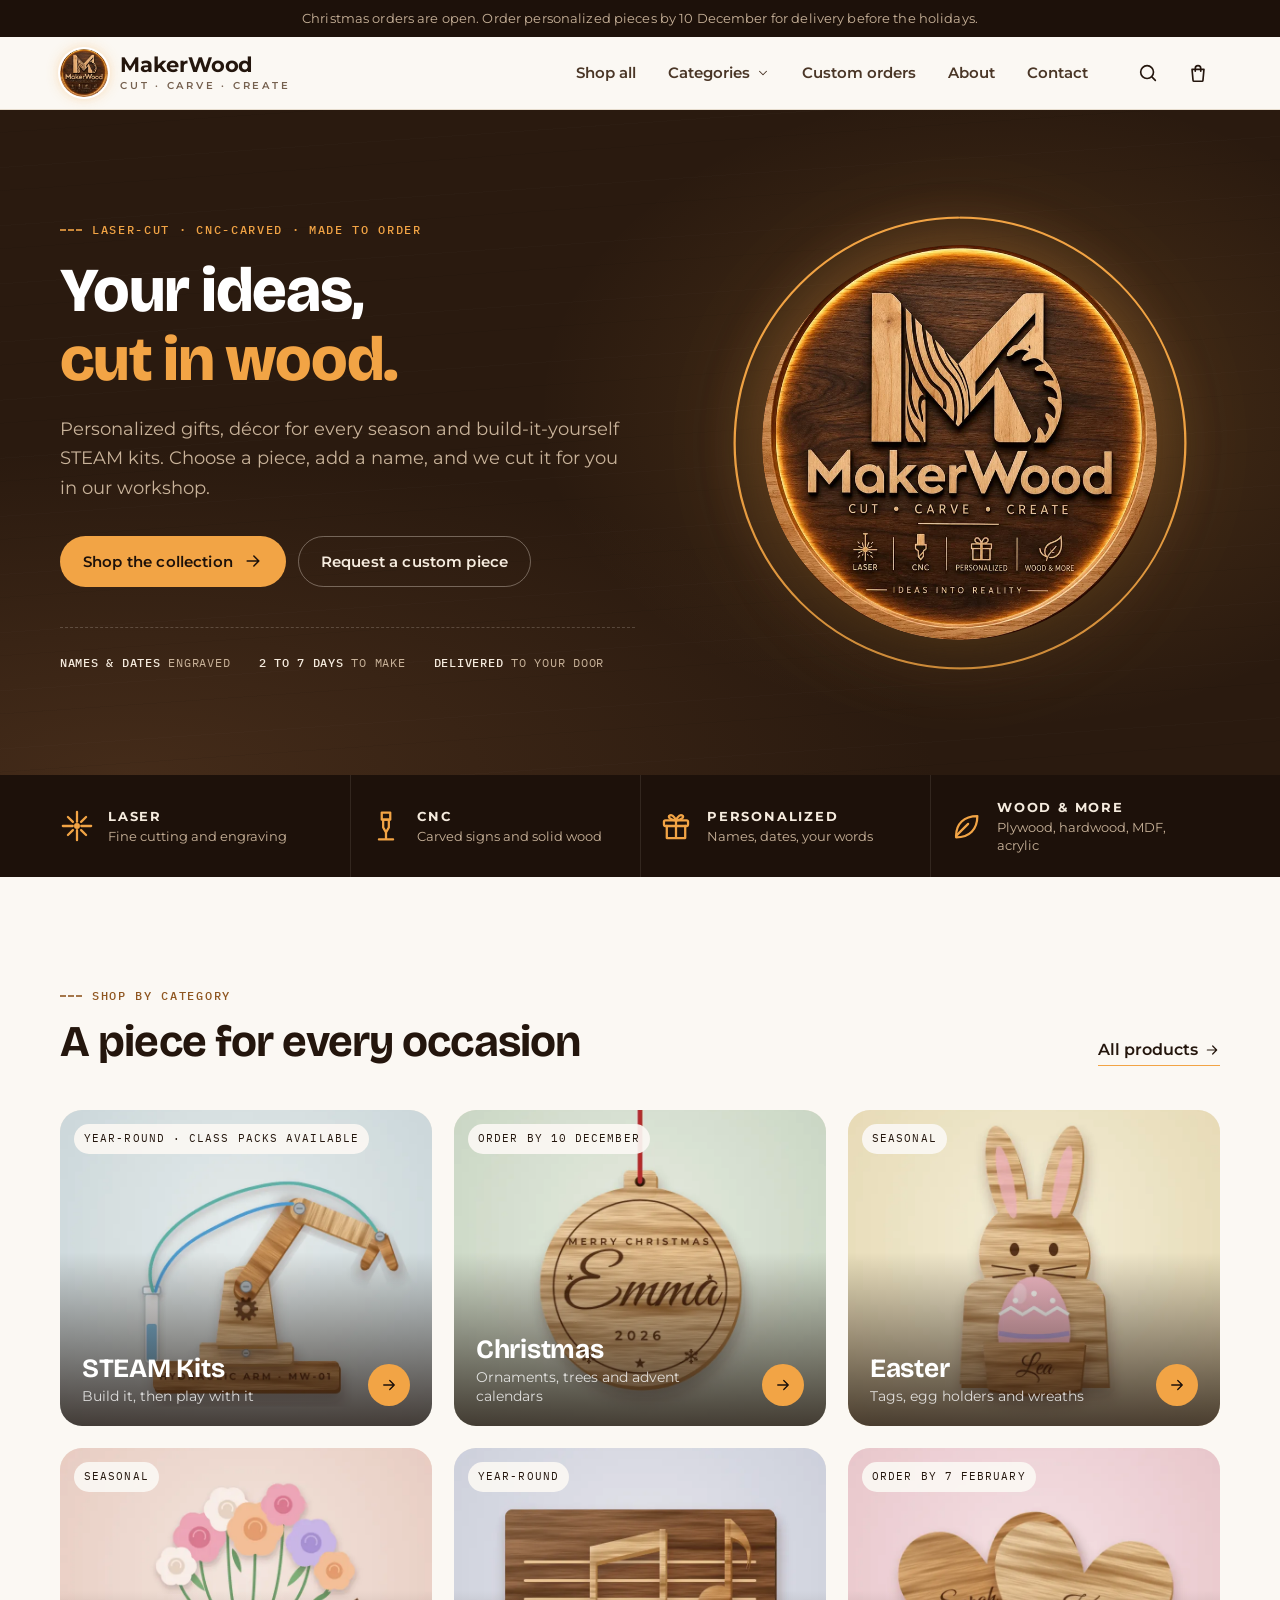
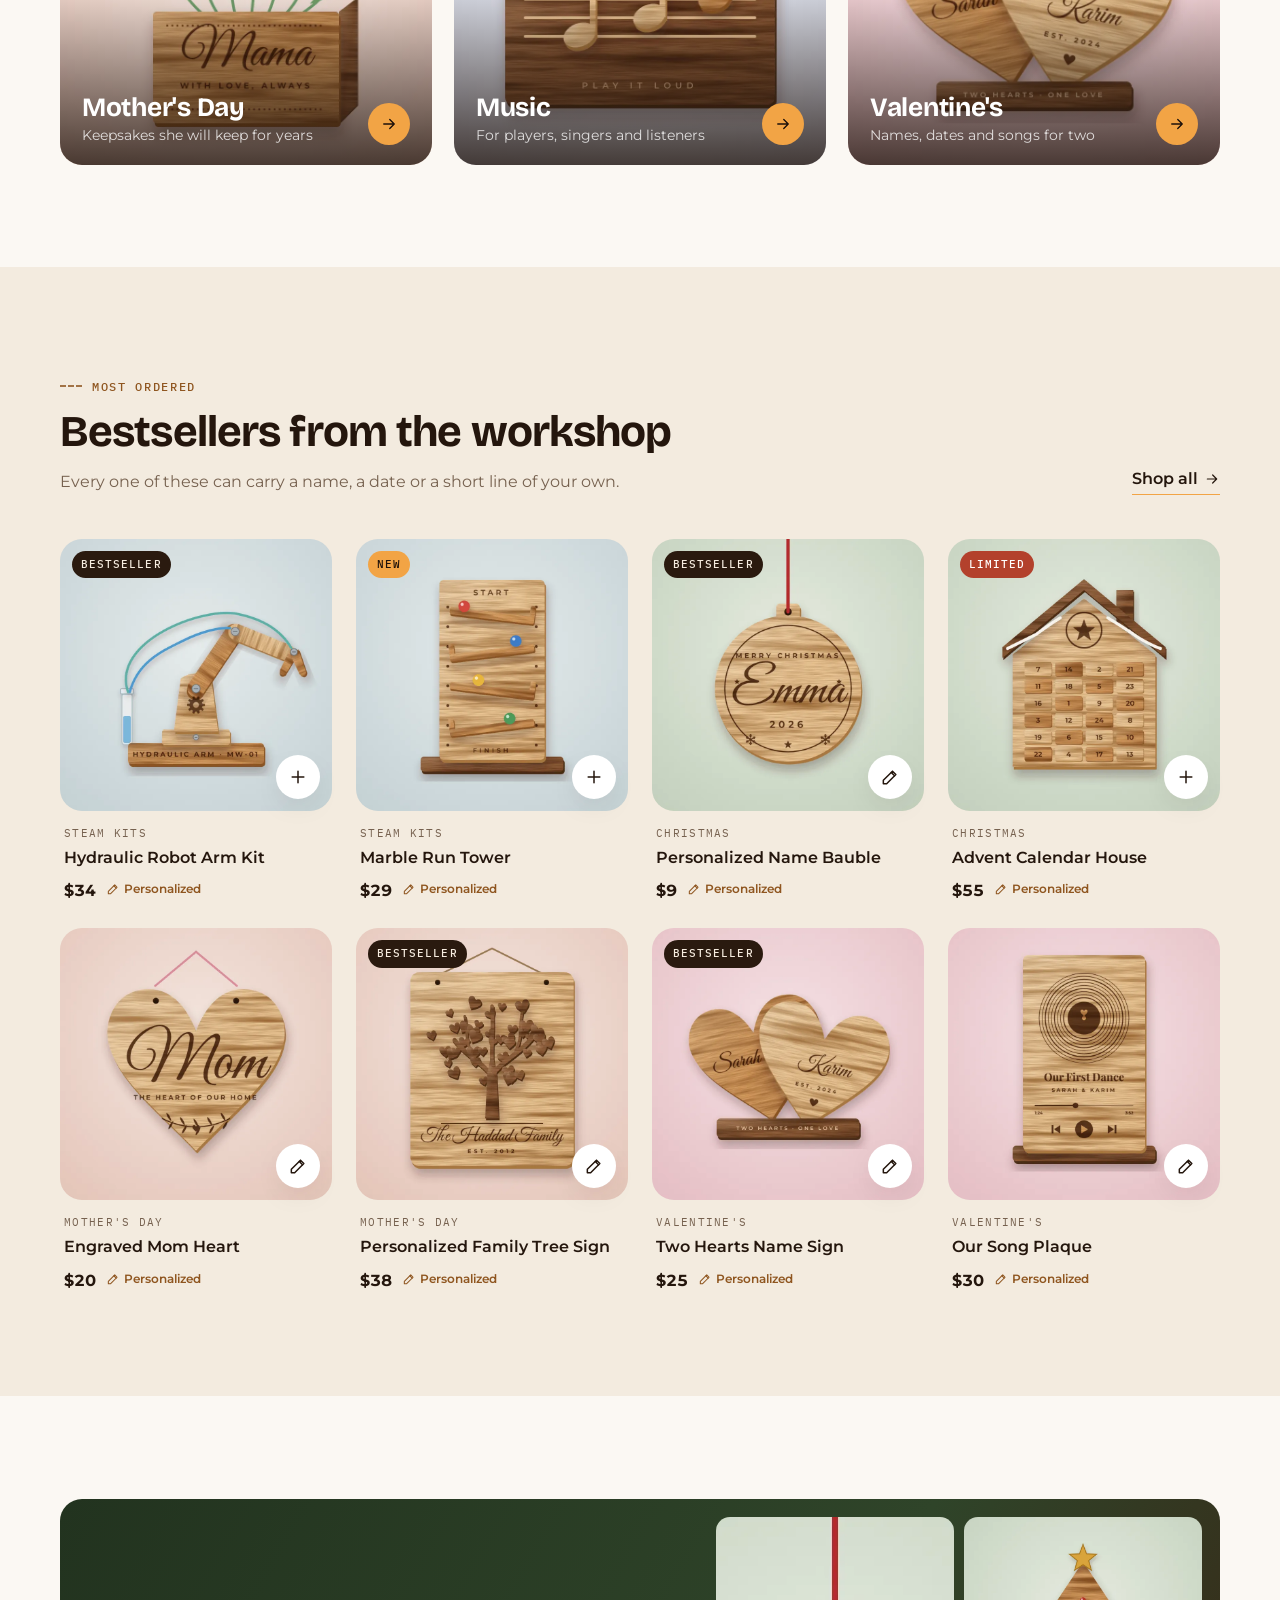
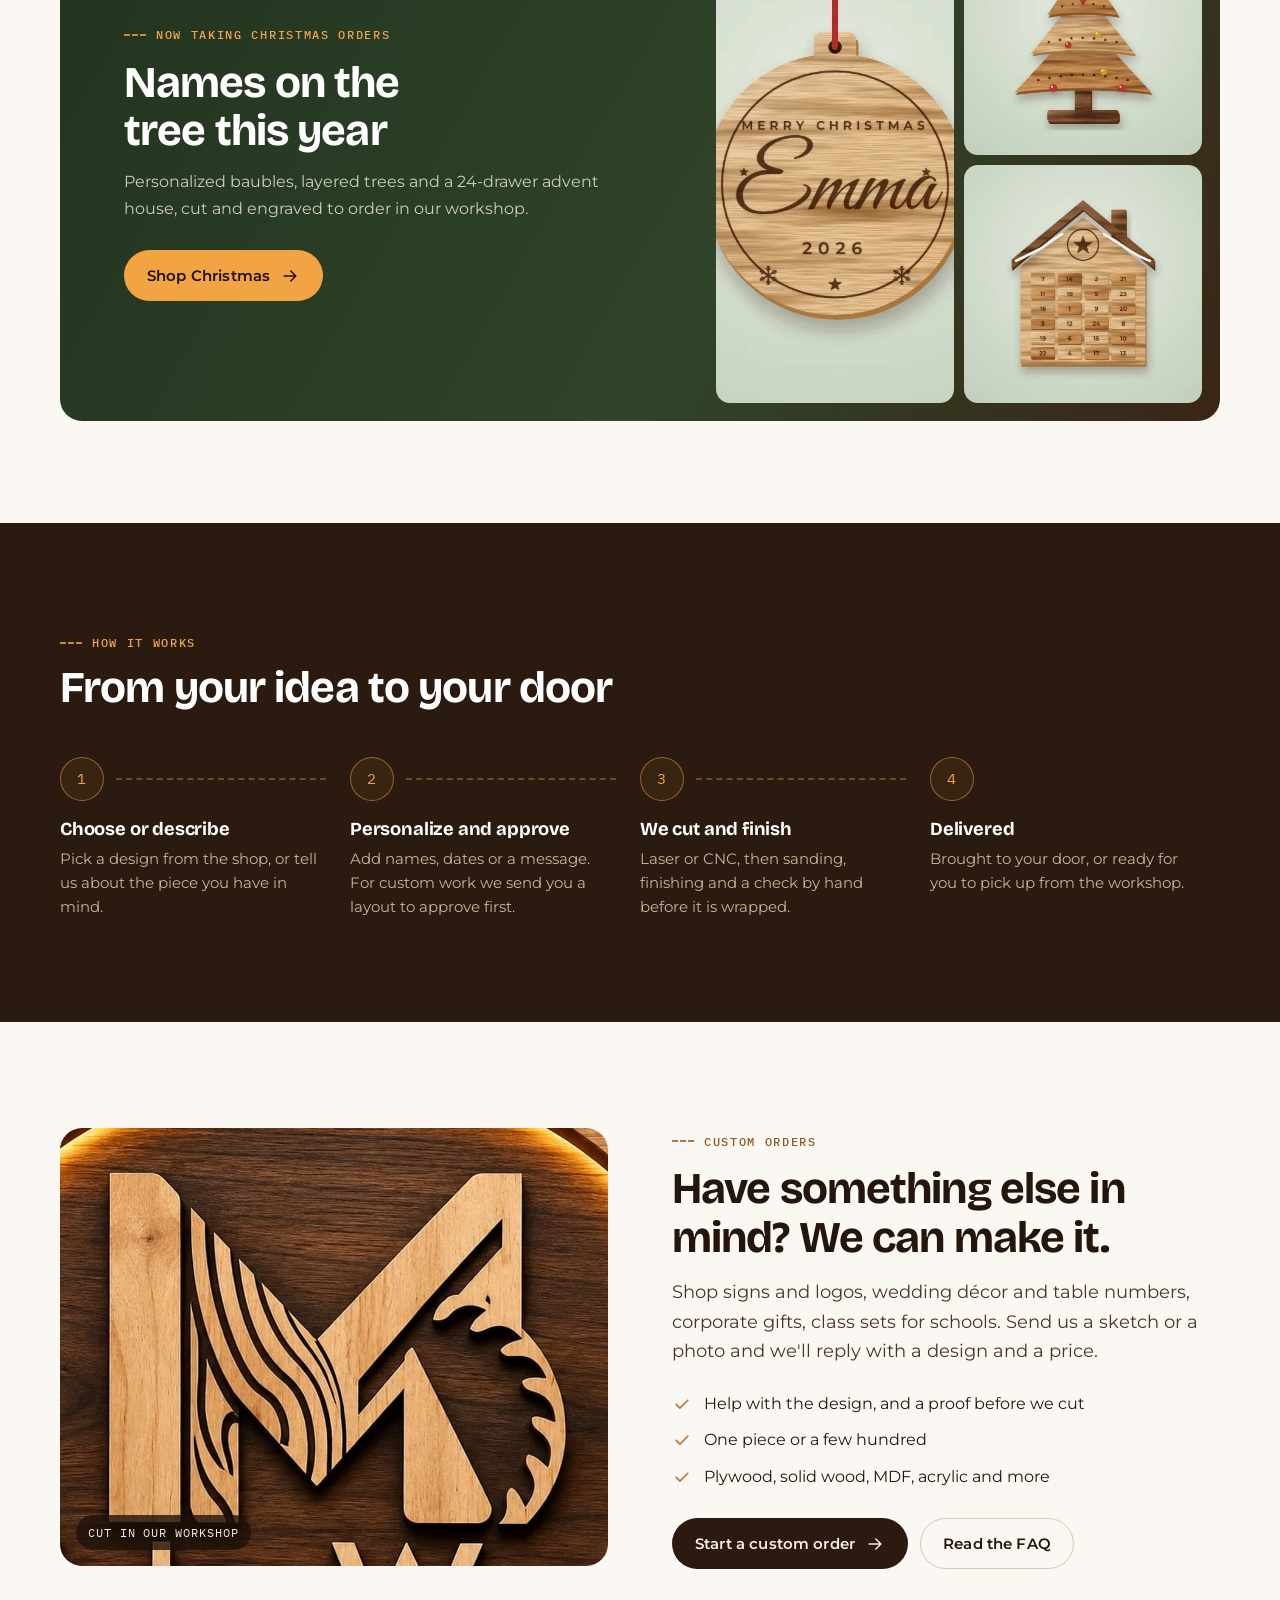
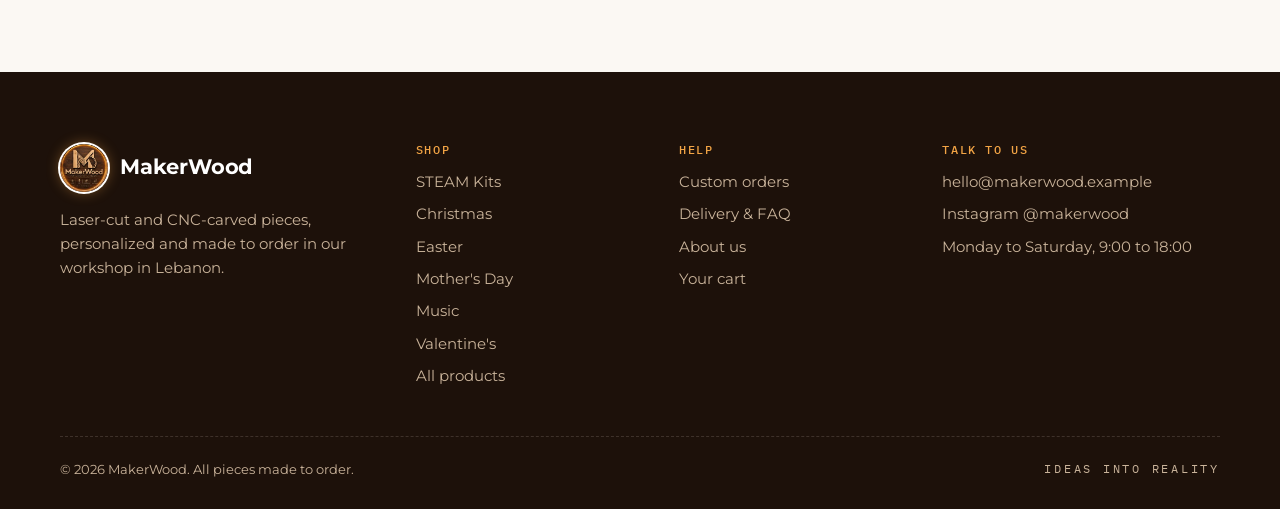
==== index.html @ 0b6eecc4 "Add MakerWood storefront website Static shop for the MakerWood laser and CNC workshop: - Home page w" ====
<!doctype html>
<html lang="en">
<head>
  <meta charset="utf-8">
  <meta name="viewport" content="width=device-width, initial-scale=1, viewport-fit=cover">
  <title>MakerWood · Laser-cut &amp; CNC wood, made to order</title>
  <meta name="description" content="Personalized laser-cut and CNC-carved gifts, décor and STEAM kits. Shop Christmas, Easter, Mother's Day, Music and Valentine's pieces, or order something custom.">
  <meta name="theme-color" content="#2a1a0f">
  <link rel="icon" type="image/png" href="assets/img/favicon.png">
  <link rel="apple-touch-icon" href="assets/img/apple-touch-icon.png">
  <meta property="og:type" content="website">
  <meta property="og:title" content="MakerWood · Cut, carve, create">
  <meta property="og:description" content="Personalized laser-cut and CNC-carved pieces, made to order.">
  <meta property="og:image" content="assets/img/og-image.jpg">
  <link rel="preconnect" href="https://fonts.googleapis.com">
  <link rel="preconnect" href="https://fonts.gstatic.com" crossorigin>
  <link rel="stylesheet" href="https://fonts.googleapis.com/css2?family=Bricolage+Grotesque:opsz,wght@12..96,600..800&family=IBM+Plex+Mono:wght@500&family=Montserrat:wght@400;500;600;700&display=swap">
  <link rel="stylesheet" href="assets/css/styles.css">
</head>
<body>
  <a class="skip-link" href="#main">Skip to content</a>
  <div id="announce"></div>
  <header class="site-header" id="site-header"></header>

  <main id="main" data-page="home">
    <section class="hero on-dark">
      <div class="wrap hero-inner">
        <div>
          <span class="eyebrow">Laser-cut · CNC-carved · Made to order</span>
          <h1>Your ideas, <em>cut in wood.</em></h1>
          <p class="lead">Personalized gifts, décor for every season and build-it-yourself STEAM kits. Choose a piece, add a name, and we cut it for you in our workshop.</p>
          <div class="hero-actions">
            <a class="btn btn-glow" href="shop.html">Shop the collection
              <svg viewBox="0 0 24 24" fill="none" stroke="currentColor" stroke-width="1.8" stroke-linecap="round" stroke-linejoin="round" aria-hidden="true"><path d="M5 12h14M13 6l6 6-6 6"/></svg></a>
            <a class="btn btn-ghost" href="custom.html">Request a custom piece</a>
          </div>
          <div class="hero-facts">
            <span><b>Names &amp; dates</b> engraved</span>
            <span><b>2 to 7 days</b> to make</span>
            <span><b>Delivered</b> to your door</span>
          </div>
        </div>
        <div class="hero-sign">
          <svg class="laser-ring" viewBox="0 0 100 100" aria-hidden="true">
            <circle class="kerf" cx="50" cy="50" r="49"/>
            <circle class="cut" cx="50" cy="50" r="49" pathLength="1" transform="rotate(-90 50 50)"/>
          </svg>
          <div class="laser-head" aria-hidden="true"></div>
          <img src="assets/img/logo-badge.webp" width="720" height="720" fetchpriority="high"
               alt="The MakerWood sign: an M cut from oak with a saw blade, over the words Cut, Carve, Create">
        </div>
      </div>
    </section>

    <section class="services on-dark" aria-label="What we do">
      <div class="wrap services-grid">
        <div class="service">
          <svg viewBox="0 0 24 24" fill="none" stroke="currentColor" stroke-width="1.6" stroke-linecap="round" aria-hidden="true"><path d="M12 2v7M12 15v7M2 12h7M15 12h7M5.6 5.6l3.5 3.5M14.9 14.9l3.5 3.5M18.4 5.6l-3.5 3.5M9.1 14.9l-3.5 3.5"/><circle cx="12" cy="12" r="1.3" fill="currentColor"/></svg>
          <div><strong>Laser</strong><span>Fine cutting and engraving</span></div>
        </div>
        <div class="service">
          <svg viewBox="0 0 24 24" fill="none" stroke="currentColor" stroke-width="1.6" stroke-linecap="round" stroke-linejoin="round" aria-hidden="true"><path d="M9 2.5h6v5H9z"/><path d="M10 7.5h4v5.5l-2 3.5-2-3.5z"/><path d="M12 17v4.5M7 21.5h10"/></svg>
          <div><strong>CNC</strong><span>Carved signs and solid wood</span></div>
        </div>
        <div class="service">
          <svg viewBox="0 0 24 24" fill="none" stroke="currentColor" stroke-width="1.6" stroke-linecap="round" stroke-linejoin="round" aria-hidden="true"><rect x="3.5" y="8" width="17" height="4" rx="1"/><path d="M5.5 12v8.5h13V12M12 8v12.5"/><path d="M12 8S10.2 3.5 7.8 4.5 8.5 8 12 8Zm0 0s1.8-4.5 4.2-3.5S15.5 8 12 8Z"/></svg>
          <div><strong>Personalized</strong><span>Names, dates, your words</span></div>
        </div>
        <div class="service">
          <svg viewBox="0 0 24 24" fill="none" stroke="currentColor" stroke-width="1.6" stroke-linecap="round" stroke-linejoin="round" aria-hidden="true"><path d="M5 19c0-8.5 5.5-14 15-14 0 9.5-5.5 15-15 15Z"/><path d="m5 19 8.5-8.5"/></svg>
          <div><strong>Wood &amp; more</strong><span>Plywood, hardwood, MDF, acrylic</span></div>
        </div>
      </div>
    </section>

    <section class="section" aria-labelledby="cat-title">
      <div class="wrap">
        <div class="section-head">
          <div>
            <span class="eyebrow">Shop by category</span>
            <h2 id="cat-title">A piece for every occasion</h2>
          </div>
          <a class="text-link" href="shop.html">All products
            <svg viewBox="0 0 24 24" fill="none" stroke="currentColor" stroke-width="1.8" stroke-linecap="round" stroke-linejoin="round" aria-hidden="true"><path d="M5 12h14M13 6l6 6-6 6"/></svg></a>
        </div>
        <div class="cat-grid" id="home-categories"></div>
      </div>
    </section>

    <section class="section section-sand" aria-labelledby="best-title">
      <div class="wrap">
        <div class="section-head">
          <div>
            <span class="eyebrow">Most ordered</span>
            <h2 id="best-title">Bestsellers from the workshop</h2>
            <p>Every one of these can carry a name, a date or a short line of your own.</p>
          </div>
          <a class="text-link" href="shop.html">Shop all
            <svg viewBox="0 0 24 24" fill="none" stroke="currentColor" stroke-width="1.8" stroke-linecap="round" stroke-linejoin="round" aria-hidden="true"><path d="M5 12h14M13 6l6 6-6 6"/></svg></a>
        </div>
        <div class="product-grid" id="home-featured"></div>
      </div>
    </section>

    <section class="section" aria-labelledby="seasonal-title">
      <div class="wrap" id="home-seasonal"></div>
    </section>

    <section class="section section-dark on-dark" aria-labelledby="how-title">
      <div class="wrap">
        <div class="section-head">
          <div>
            <span class="eyebrow">How it works</span>
            <h2 id="how-title" style="color:#fff">From your idea to your door</h2>
          </div>
        </div>
        <ol class="steps">
          <li class="step">
            <div class="step-num"><span>1</span></div>
            <h3>Choose or describe</h3>
            <p>Pick a design from the shop, or tell us about the piece you have in mind.</p>
          </li>
          <li class="step">
            <div class="step-num"><span>2</span></div>
            <h3>Personalize and approve</h3>
            <p>Add names, dates or a message. For custom work we send you a layout to approve first.</p>
          </li>
          <li class="step">
            <div class="step-num"><span>3</span></div>
            <h3>We cut and finish</h3>
            <p>Laser or CNC, then sanding, finishing and a check by hand before it is wrapped.</p>
          </li>
          <li class="step">
            <div class="step-num"><span>4</span></div>
            <h3>Delivered</h3>
            <p>Brought to your door, or ready for you to pick up from the workshop.</p>
          </li>
        </ol>
      </div>
    </section>

    <section class="section" aria-labelledby="custom-title">
      <div class="wrap split">
        <div class="split-media">
          <img src="assets/img/monogram.webp" alt="The MakerWood M monogram cut from light oak and mounted on dark walnut" loading="lazy" width="920" height="720">
          <span class="tag">Cut in our workshop</span>
        </div>
        <div>
          <span class="eyebrow">Custom orders</span>
          <h2 id="custom-title">Have something else in mind? We can make it.</h2>
          <p class="lead">Shop signs and logos, wedding décor and table numbers, corporate gifts, class sets for schools. Send us a sketch or a photo and we'll reply with a design and a price.</p>
          <ul class="ticks">
            <li><svg viewBox="0 0 24 24" fill="none" stroke="currentColor" stroke-width="2" stroke-linecap="round" stroke-linejoin="round" aria-hidden="true"><path d="m5 12.5 4.5 4.5L19 7.5"/></svg>Help with the design, and a proof before we cut</li>
            <li><svg viewBox="0 0 24 24" fill="none" stroke="currentColor" stroke-width="2" stroke-linecap="round" stroke-linejoin="round" aria-hidden="true"><path d="m5 12.5 4.5 4.5L19 7.5"/></svg>One piece or a few hundred</li>
            <li><svg viewBox="0 0 24 24" fill="none" stroke="currentColor" stroke-width="2" stroke-linecap="round" stroke-linejoin="round" aria-hidden="true"><path d="m5 12.5 4.5 4.5L19 7.5"/></svg>Plywood, solid wood, MDF, acrylic and more</li>
          </ul>
          <div class="split-actions">
            <a class="btn" href="custom.html">Start a custom order
              <svg viewBox="0 0 24 24" fill="none" stroke="currentColor" stroke-width="1.8" stroke-linecap="round" stroke-linejoin="round" aria-hidden="true"><path d="M5 12h14M13 6l6 6-6 6"/></svg></a>
            <a class="btn btn-ghost" href="about.html#faq">Read the FAQ</a>
          </div>
        </div>
      </div>
    </section>
  </main>

  <footer class="site-footer" id="site-footer"></footer>

  <script src="assets/js/config.js"></script>
  <script src="assets/js/products.js"></script>
  <script src="assets/js/app.js"></script>
</body>
</html>
---- assets/css/styles.css ----
/* ==========================================================================
   MakerWood storefront
   Palette taken from the logo: walnut, oak, birch and the amber LED glow.
   ========================================================================== */

:root {
  --walnut-900: #1d110a;
  --walnut-800: #2a1a0f;
  --walnut-700: #3b2618;
  --walnut-600: #5a3a22;
  --oak: #b8773a;
  --oak-deep: #8f5620;
  --birch: #e9d3b0;
  --glow: #f2a445;
  --glow-soft: rgba(242, 164, 69, 0.18);

  --paper: #fbf8f3;
  --surface: #ffffff;
  --sand: #f3ebdf;
  --line: #e6dccd;
  --line-strong: #d6c6b0;
  --ink: #24160d;
  --ink-2: #4a3626;
  --muted: #76614f;
  --on-dark: #f6ecdf;
  --on-dark-muted: #c9b39a;

  --success: #2f7a4b;
  --danger: #b3412c;

  --font-display: 'Bricolage Grotesque', 'Montserrat', 'Segoe UI', system-ui, sans-serif;
  --font-body: 'Montserrat', 'Segoe UI', system-ui, -apple-system, sans-serif;
  --font-mono: 'IBM Plex Mono', ui-monospace, 'SFMono-Regular', Menlo, Consolas, monospace;

  --radius-sm: 8px;
  --radius: 14px;
  --radius-lg: 22px;
  --shadow-sm: 0 1px 2px rgba(42, 26, 15, 0.06), 0 2px 8px rgba(42, 26, 15, 0.05);
  --shadow: 0 10px 30px -12px rgba(42, 26, 15, 0.25);
  --shadow-lg: 0 30px 60px -20px rgba(29, 17, 10, 0.45);

  --wrap: 1240px;
  --gutter: clamp(16px, 4vw, 40px);
  --header-h: 72px;

  color-scheme: light;
}

*,
*::before,
*::after { box-sizing: border-box; }

html { -webkit-text-size-adjust: 100%; scroll-behavior: smooth; }
@media (prefers-reduced-motion: reduce) { html { scroll-behavior: auto; } }

body {
  margin: 0;
  background: var(--paper);
  color: var(--ink);
  font-family: var(--font-body);
  font-size: 16px;
  line-height: 1.65;
  -webkit-font-smoothing: antialiased;
  text-rendering: optimizeLegibility;
}

img { max-width: 100%; display: block; height: auto; }
a { color: inherit; text-decoration-thickness: 1px; text-underline-offset: 3px; }
button, input, select, textarea { font: inherit; color: inherit; }
button { cursor: pointer; }
[hidden] { display: none !important; }

h1, h2, h3, h4 {
  font-family: var(--font-display);
  font-weight: 700;
  line-height: 1.1;
  letter-spacing: -0.02em;
  margin: 0;
  text-wrap: balance;
}
h1 { font-size: clamp(2.2rem, 1.5rem + 3vw, 4rem); font-weight: 800; }
h2 { font-size: clamp(1.75rem, 1.3rem + 1.8vw, 2.75rem); }
h3 { font-size: 1.25rem; letter-spacing: -0.01em; }
p { margin: 0; }

:focus-visible { outline: 3px solid var(--glow); outline-offset: 3px; border-radius: 4px; }

.wrap { width: 100%; max-width: var(--wrap); margin-inline: auto; padding-inline: var(--gutter); }

.skip-link {
  position: absolute; left: 12px; top: -60px; z-index: 100;
  background: var(--walnut-800); color: var(--on-dark); padding: 10px 16px; border-radius: var(--radius-sm);
}
.skip-link:focus { top: 12px; }

.visually-hidden {
  position: absolute !important; width: 1px; height: 1px; padding: 0; margin: -1px;
  overflow: hidden; clip: rect(0, 0, 0, 0); white-space: nowrap; border: 0;
}

/* Labels in the language of the workshop: mono, uppercase, measured */
.eyebrow {
  font-family: var(--font-mono);
  font-size: 0.75rem;
  font-weight: 500;
  text-transform: uppercase;
  letter-spacing: 0.14em;
  color: var(--oak-deep);
  display: inline-flex; align-items: center; gap: 10px;
}
.eyebrow::before {
  content: ""; width: 22px; height: 0; border-top: 2px dashed currentColor; opacity: 0.8;
}
.on-dark .eyebrow, .eyebrow.on-dark { color: var(--glow); }

.lead { font-size: 1.125rem; color: var(--ink-2); max-width: 60ch; }
.muted { color: var(--muted); }

/* ---------- Buttons ---------- */
.btn {
  --btn-bg: var(--walnut-800);
  --btn-fg: var(--on-dark);
  display: inline-flex; align-items: center; justify-content: center; gap: 10px;
  min-height: 48px; padding: 12px 22px;
  border-radius: 999px; border: 1.5px solid transparent;
  background: var(--btn-bg); color: var(--btn-fg);
  font-weight: 600; font-size: 0.95rem; letter-spacing: 0.01em; text-decoration: none;
  transition: transform 0.15s ease, box-shadow 0.2s ease, background-color 0.2s ease, color 0.2s ease;
  white-space: nowrap;
}
.btn:hover { box-shadow: 0 0 0 4px var(--glow-soft), 0 8px 20px -8px rgba(42, 26, 15, 0.5); }
.btn:active { transform: translateY(1px); }
.btn svg { width: 20px; height: 20px; flex: none; }
.btn-glow { --btn-bg: var(--glow); --btn-fg: var(--walnut-900); }
.btn-glow:hover { box-shadow: 0 0 0 5px rgba(242, 164, 69, 0.28), 0 10px 30px -6px rgba(242, 164, 69, 0.6); }
.btn-ghost { --btn-bg: transparent; --btn-fg: var(--ink); border-color: var(--line-strong); }
.btn-ghost:hover { border-color: var(--ink); }
.on-dark .btn-ghost { --btn-fg: var(--on-dark); border-color: rgba(246, 236, 223, 0.35); }
.on-dark .btn-ghost:hover { border-color: var(--on-dark); }
.btn-whatsapp { --btn-bg: #1f7a4d; --btn-fg: #fff; }
.btn-block { width: 100%; }
.btn[disabled] { opacity: 0.5; pointer-events: none; }

.text-link {
  display: inline-flex; align-items: center; gap: 6px;
  font-weight: 600; text-decoration: none; color: var(--ink);
  border-bottom: 1.5px solid var(--glow); padding-bottom: 2px;
}
.text-link:hover { color: var(--oak-deep); }
.text-link svg { width: 16px; height: 16px; transition: transform 0.2s; }
.text-link:hover svg { transform: translateX(3px); }

/* ---------- Announcement + header ---------- */
.announce {
  background: var(--walnut-900); color: var(--on-dark-muted);
  font-size: 0.8rem; text-align: center; padding: 8px var(--gutter); letter-spacing: 0.01em;
}
.announce strong { color: var(--glow); font-weight: 600; }

.site-header {
  position: sticky; top: env(safe-area-inset-top, 0px); z-index: 50;
  background: rgba(251, 248, 243, 0.92);
  backdrop-filter: saturate(1.4) blur(12px);
  -webkit-backdrop-filter: saturate(1.4) blur(12px);
  border-bottom: 1px solid var(--line);
}
.header-inner { display: flex; align-items: center; gap: 24px; min-height: var(--header-h); }

.brand { display: flex; align-items: center; gap: 12px; text-decoration: none; flex: none; }
.brand img { width: 48px; height: 48px; border-radius: 50%; box-shadow: 0 0 0 2px var(--surface), 0 0 14px rgba(242, 164, 69, 0.45); }
.brand-text { display: flex; flex-direction: column; line-height: 1; }
.brand-name { font-family: var(--font-body); font-weight: 700; font-size: 1.3rem; letter-spacing: -0.01em; }
.brand-tag { font-size: 0.62rem; font-weight: 600; letter-spacing: 0.28em; text-transform: uppercase; color: var(--muted); margin-top: 5px; }

.main-nav { display: flex; align-items: center; gap: 4px; margin-left: auto; }
.main-nav > a, .nav-drop > button {
  display: inline-flex; align-items: center; gap: 6px;
  padding: 10px 14px; border-radius: 999px; border: 0; background: none;
  font-size: 0.92rem; font-weight: 600; text-decoration: none; color: var(--ink-2);
}
.main-nav > a:hover, .nav-drop > button:hover, .nav-drop.open > button { background: var(--sand); color: var(--ink); }
.main-nav > a[aria-current="page"] { color: var(--ink); box-shadow: inset 0 -2px 0 var(--glow); border-radius: 0; }
.nav-drop { position: relative; }
.nav-drop > button svg { width: 14px; height: 14px; transition: transform 0.2s; }
.nav-drop.open > button svg { transform: rotate(180deg); }
.mega {
  position: absolute; top: calc(100% + 10px); left: 50%; transform: translateX(-50%);
  width: min(640px, 90vw); background: var(--surface); border: 1px solid var(--line);
  border-radius: var(--radius-lg); box-shadow: var(--shadow-lg); padding: 14px;
  display: grid; grid-template-columns: repeat(2, 1fr); gap: 4px;
}
.mega a { display: flex; gap: 14px; align-items: center; padding: 10px; border-radius: var(--radius); text-decoration: none; }
.mega a:hover { background: var(--sand); }
.mega img { width: 56px; height: 56px; border-radius: 10px; object-fit: cover; flex: none; }
.mega strong { display: block; font-size: 0.95rem; }
.mega span { display: block; font-size: 0.8rem; color: var(--muted); line-height: 1.35; }
.mega .mega-all { grid-column: 1 / -1; justify-content: center; font-weight: 600; font-size: 0.9rem; border-top: 1px dashed var(--line-strong); border-radius: 0 0 var(--radius) var(--radius); margin-top: 4px; }

.header-actions { display: flex; align-items: center; gap: 6px; }
.icon-btn {
  position: relative; width: 44px; height: 44px; display: inline-grid; place-items: center;
  border-radius: 50%; border: 0; background: none; color: var(--ink);
}
.icon-btn:hover { background: var(--sand); }
.icon-btn svg { width: 22px; height: 22px; }
.cart-count {
  position: absolute; top: 3px; right: 1px; min-width: 20px; height: 20px; padding: 0 5px;
  border-radius: 999px; background: var(--glow); color: var(--walnut-900);
  font-size: 0.7rem; font-weight: 700; display: grid; place-items: center;
  font-variant-numeric: tabular-nums; box-shadow: 0 0 0 2px var(--paper);
}
.cart-count.bump { animation: bump 0.4s ease; }
@keyframes bump { 40% { transform: scale(1.35); } }
.menu-btn { display: none; }

@media (max-width: 960px) {
  .main-nav { display: none; }
  .menu-btn { display: inline-grid; }
  .header-actions { margin-left: auto; }
  .brand-tag { display: none; }
}
@media (max-width: 420px) {
  .brand img { width: 40px; height: 40px; }
  .brand-name { font-size: 1.12rem; }
  .header-inner { gap: 10px; }
}

/* ---------- Drawers (mobile menu, cart) + overlay ---------- */
.overlay {
  position: fixed; inset: 0; z-index: 80; background: rgba(29, 17, 10, 0.5);
  opacity: 0; pointer-events: none; transition: opacity 0.25s;
}
.overlay.show { opacity: 1; pointer-events: auto; }
.drawer {
  position: fixed; top: 0; bottom: 0; z-index: 90; width: min(420px, 100%);
  background: var(--paper); display: flex; flex-direction: column;
  box-shadow: var(--shadow-lg); visibility: hidden;
  transition: transform 0.3s cubic-bezier(0.2, 0.8, 0.2, 1), visibility 0s linear 0.3s;
  padding-top: env(safe-area-inset-top, 0px); padding-bottom: env(safe-area-inset-bottom, 0px);
}
.drawer-right { right: 0; transform: translateX(105%); }
.drawer-left { left: 0; transform: translateX(-105%); }
.drawer.open, .search-panel.open { transform: none; visibility: visible; transition-delay: 0s; }
.drawer-head { display: flex; align-items: center; justify-content: space-between; padding: 16px 20px; border-bottom: 1px solid var(--line); }
.drawer-head h2 { font-size: 1.25rem; }
.drawer-body { flex: 1; overflow-y: auto; padding: 16px 20px; }
.drawer-foot { border-top: 1px solid var(--line); padding: 16px 20px; display: grid; gap: 10px; background: var(--surface); }
@media (prefers-reduced-motion: reduce) { .drawer, .overlay { transition: none; } }

.mobile-nav { display: grid; gap: 2px; }
.mobile-nav a { display: flex; align-items: center; gap: 14px; padding: 10px 8px; border-radius: var(--radius); text-decoration: none; font-weight: 600; }
.mobile-nav a:hover { background: var(--sand); }
.mobile-nav img { width: 44px; height: 44px; border-radius: 10px; object-fit: cover; }
.mobile-nav .group-label { margin: 18px 8px 6px; }

.mini-line { display: grid; grid-template-columns: 64px 1fr auto; gap: 12px; padding: 12px 0; border-bottom: 1px solid var(--line); align-items: start; }
.mini-line img { width: 64px; height: 64px; border-radius: 10px; object-fit: cover; }
.mini-line h3 { font-family: var(--font-body); font-size: 0.9rem; font-weight: 600; letter-spacing: 0; }
.mini-line .meta { font-size: 0.78rem; color: var(--muted); line-height: 1.4; }
.mini-line .price { font-weight: 600; font-size: 0.9rem; font-variant-numeric: tabular-nums; }
.drawer-total { display: flex; justify-content: space-between; font-weight: 700; font-size: 1.05rem; }

/* ---------- Search panel ---------- */
.search-panel {
  position: fixed; left: 0; right: 0; top: 0; z-index: 90; background: var(--paper);
  padding: calc(18px + env(safe-area-inset-top, 0px)) 0 22px; box-shadow: var(--shadow-lg);
  transform: translateY(-105%); visibility: hidden;
  transition: transform 0.3s cubic-bezier(0.2, 0.8, 0.2, 1), visibility 0s linear 0.3s;
}
.search-row { display: flex; gap: 10px; align-items: center; }
.search-row input {
  flex: 1; min-width: 0; height: 56px; border-radius: 999px; border: 1.5px solid var(--line-strong);
  background: var(--surface); padding: 0 22px; font-size: 1.05rem;
}
.search-row input:focus { outline: none; border-color: var(--oak); box-shadow: 0 0 0 4px var(--glow-soft); }
.search-results { display: grid; grid-template-columns: repeat(auto-fill, minmax(220px, 1fr)); gap: 10px; margin-top: 16px; }
.search-results a { display: flex; gap: 12px; align-items: center; text-decoration: none; padding: 8px; border-radius: var(--radius); }
.search-results a:hover { background: var(--sand); }
.search-results img { width: 52px; height: 52px; border-radius: 10px; }
.search-results strong { display: block; font-size: 0.9rem; line-height: 1.3; }
.search-results span { font-size: 0.8rem; color: var(--muted); }

/* ---------- Hero ---------- */
.hero {
  position: relative; overflow: hidden;
  background:
    radial-gradient(60% 80% at 78% 45%, rgba(242, 164, 69, 0.16), transparent 60%),
    radial-gradient(90% 70% at 10% 100%, rgba(90, 58, 34, 0.55), transparent 70%),
    var(--walnut-800);
  color: var(--on-dark);
}
.hero::before {
  /* faint wood grain */
  content: ""; position: absolute; inset: 0; opacity: 0.35; pointer-events: none;
  background: repeating-linear-gradient(176deg, transparent 0 22px, rgba(0, 0, 0, 0.12) 22px 23px, transparent 23px 57px, rgba(255, 255, 255, 0.03) 57px 58px);
}
.hero-inner {
  position: relative; display: grid; grid-template-columns: 1.05fr 0.95fr; gap: clamp(24px, 5vw, 72px);
  align-items: center; padding-block: clamp(48px, 8vw, 104px);
}
.hero h1 { color: #fff; margin-top: 18px; }
.hero h1 em { font-style: normal; color: var(--glow); }
.hero .lead { color: var(--on-dark-muted); margin-top: 20px; }
.hero-actions { display: flex; flex-wrap: wrap; gap: 12px; margin-top: 32px; }
.hero-facts {
  display: flex; flex-wrap: wrap; gap: 10px 28px; margin-top: 40px; padding-top: 24px;
  border-top: 1px dashed rgba(246, 236, 223, 0.2);
  font-family: var(--font-mono); font-size: 0.78rem; letter-spacing: 0.06em; text-transform: uppercase; color: var(--on-dark-muted);
}
.hero-facts b { color: var(--on-dark); font-weight: 500; }

.hero-sign { position: relative; justify-self: center; width: min(460px, 100%); aspect-ratio: 1; max-width: 100%; }
.hero-sign img {
  position: absolute; inset: 7%; width: 86%; height: 86%; border-radius: 50%;
  box-shadow: 0 0 60px rgba(242, 164, 69, 0.35), 0 30px 60px -20px rgba(0, 0, 0, 0.7);
}
.laser-ring { position: absolute; inset: 0; width: 100%; height: 100%; overflow: visible; }
.laser-ring .kerf { fill: none; stroke: rgba(242, 164, 69, 0.4); stroke-width: 0.25; stroke-dasharray: 0.8 1.6; }
.laser-ring .cut {
  fill: none; stroke: var(--glow); stroke-width: 0.45; stroke-linecap: round;
  filter: drop-shadow(0 0 6px rgba(242, 164, 69, 0.9));
  stroke-dasharray: 1; stroke-dashoffset: 0;
}
.laser-head { position: absolute; inset: 0; pointer-events: none; }
.laser-head::after {
  content: ""; position: absolute; left: 50%; top: 1%; width: 12px; height: 12px; margin: -6px 0 0 -6px;
  border-radius: 50%; background: #fff6e6; box-shadow: 0 0 8px 3px var(--glow), 0 0 24px 8px rgba(242, 164, 69, 0.6);
  opacity: 0;
}
@media (prefers-reduced-motion: no-preference) {
  .laser-ring .cut { stroke-dasharray: 1; stroke-dashoffset: 1; animation: cut 2.6s cubic-bezier(0.55, 0.1, 0.35, 1) 0.3s forwards; }
  .laser-head { animation: travel 2.6s cubic-bezier(0.55, 0.1, 0.35, 1) 0.3s forwards; }
  .laser-head::after { animation: spark 2.9s linear forwards; }
}
@keyframes cut { to { stroke-dashoffset: 0; } }
@keyframes travel { from { transform: rotate(0deg); } to { transform: rotate(360deg); } }
@keyframes spark { 0%, 8% { opacity: 0; } 12%, 92% { opacity: 1; } 100% { opacity: 0; } }

@media (max-width: 860px) {
  .hero-inner { grid-template-columns: 1fr; }
  .hero-sign { order: -1; width: min(300px, 78vw); }
}

/* ---------- Services strip (the four icons from the sign) ---------- */
.services { background: var(--walnut-900); color: var(--on-dark); }
.services-grid { display: grid; grid-template-columns: repeat(4, 1fr); }
.service { display: flex; gap: 14px; align-items: center; padding: 22px 18px; border-left: 1px solid rgba(246, 236, 223, 0.1); }
.service:first-child { border-left: 0; padding-left: 0; }
.service svg { width: 34px; height: 34px; color: var(--glow); flex: none; }
.service strong { display: block; font-size: 0.8rem; letter-spacing: 0.14em; text-transform: uppercase; }
.service span { display: block; font-size: 0.82rem; color: var(--on-dark-muted); line-height: 1.4; }
@media (max-width: 860px) {
  .services-grid { grid-template-columns: repeat(2, 1fr); }
  .service { padding: 16px 12px; border-left: 0; }
  .service:first-child { padding-left: 12px; }
}
@media (max-width: 420px) {
  .service { flex-direction: column; align-items: flex-start; gap: 8px; }
}

/* ---------- Sections ---------- */
.section { padding-block: clamp(56px, 8vw, 104px); }
.section-sand { background: var(--sand); }
.section-dark { background: var(--walnut-800); color: var(--on-dark); }
.section-head { display: flex; align-items: end; justify-content: space-between; gap: 24px; flex-wrap: wrap; margin-bottom: clamp(28px, 4vw, 44px); }
.section-head h2 { margin-top: 12px; }
.section-head p { margin-top: 12px; color: var(--muted); max-width: 52ch; }

/* ---------- Category tiles ---------- */
.cat-grid { display: grid; grid-template-columns: repeat(3, 1fr); gap: clamp(12px, 2vw, 22px); }
.cat-tile {
  position: relative; display: block; border-radius: var(--radius-lg); overflow: hidden; text-decoration: none;
  aspect-ratio: 4 / 3.4; max-width: 100%; isolation: isolate; background: var(--sand);
}
.cat-tile img { position: absolute; inset: 0; width: 100%; height: 100%; object-fit: cover; transition: transform 0.6s cubic-bezier(0.2, 0.8, 0.2, 1); }
.cat-tile::after {
  content: ""; position: absolute; inset: 0; z-index: 1;
  background: linear-gradient(180deg, transparent 45%, rgba(29, 17, 10, 0.78) 100%);
}
.cat-tile .cat-info { position: absolute; left: 0; right: 0; bottom: 0; z-index: 2; padding: 20px 22px; color: #fff; display: flex; align-items: end; justify-content: space-between; gap: 12px; }
.cat-tile h3 { font-size: clamp(1.25rem, 1rem + 1vw, 1.65rem); }
.cat-tile p { font-size: 0.85rem; color: rgba(255, 255, 255, 0.8); margin-top: 4px; line-height: 1.4; }
.cat-tile .cat-note {
  position: absolute; top: 14px; left: 14px; z-index: 2;
  font-family: var(--font-mono); font-size: 0.68rem; letter-spacing: 0.1em; text-transform: uppercase;
  background: rgba(251, 248, 243, 0.92); color: var(--ink); padding: 6px 10px; border-radius: 999px;
}
.cat-tile .arrow {
  flex: none; width: 42px; height: 42px; border-radius: 50%; display: grid; place-items: center;
  background: var(--glow); color: var(--walnut-900); transition: transform 0.3s;
}
.cat-tile .arrow svg { width: 18px; height: 18px; }
.cat-tile:hover img { transform: scale(1.05); }
.cat-tile:hover .arrow { transform: rotate(-45deg); }
@media (max-width: 860px) { .cat-grid { grid-template-columns: repeat(2, 1fr); } }
@media (max-width: 520px) {
  .cat-grid { grid-template-columns: 1fr; }
  .cat-tile { aspect-ratio: 16 / 10; }
}

/* ---------- Product cards ---------- */
.product-grid { display: grid; grid-template-columns: repeat(4, 1fr); gap: clamp(14px, 2vw, 24px); }
.product-grid.cols-3 { grid-template-columns: repeat(3, 1fr); }
@media (max-width: 1080px) { .product-grid, .product-grid.cols-3 { grid-template-columns: repeat(3, 1fr); } }
@media (max-width: 780px) { .product-grid, .product-grid.cols-3 { grid-template-columns: repeat(2, 1fr); } }
@media (max-width: 360px) { .product-grid, .product-grid.cols-3 { grid-template-columns: 1fr; } }

.card { position: relative; display: flex; flex-direction: column; min-width: 0; }
.card-media {
  position: relative; display: block; aspect-ratio: 1; max-width: 100%; border-radius: var(--radius-lg); overflow: hidden; background: var(--sand);
}
.card-media img { position: absolute; inset: 0; width: 100%; height: 100%; object-fit: cover; transition: opacity 0.45s ease, transform 0.6s cubic-bezier(0.2, 0.8, 0.2, 1); }
.card-media img.alt { opacity: 0; }
@media (hover: hover) {
  .card:hover .card-media img.alt { opacity: 1; }
  .card:hover .card-media img { transform: scale(1.03); }
}
.badge {
  position: absolute; top: 12px; left: 12px; z-index: 2;
  font-family: var(--font-mono); font-size: 0.66rem; font-weight: 500; letter-spacing: 0.1em; text-transform: uppercase;
  padding: 5px 9px; border-radius: 999px; background: var(--walnut-800); color: var(--on-dark);
}
.badge[data-kind="new"] { background: var(--glow); color: var(--walnut-900); }
.badge[data-kind="limited"] { background: var(--danger); color: #fff; }
.quick-add {
  /* sits on the photo's bottom-right corner: the photo is square, so 100% of the card width is its height */
  position: absolute; right: 12px; top: 0; margin-top: calc(100% - 56px); z-index: 2;
  width: 44px; height: 44px; border-radius: 50%; border: 0; display: grid; place-items: center;
  background: var(--surface); color: var(--ink); box-shadow: var(--shadow);
  transition: transform 0.2s, background-color 0.2s;
}
.quick-add svg { width: 20px; height: 20px; }
.quick-add:hover { background: var(--glow); transform: scale(1.06); }
.card-body { padding: 14px 4px 0; display: flex; flex-direction: column; gap: 4px; flex: 1; }
.card-cat { font-family: var(--font-mono); font-size: 0.68rem; letter-spacing: 0.12em; text-transform: uppercase; color: var(--muted); }
.card-title { font-family: var(--font-body); font-size: 0.98rem; font-weight: 600; letter-spacing: 0; line-height: 1.35; }
.card-title a { text-decoration: none; }
.card-title a::after { content: ""; position: absolute; inset: 0; z-index: 1; }
.card-foot { display: flex; align-items: baseline; gap: 10px; margin-top: auto; padding-top: 6px; flex-wrap: wrap; }
.price { font-weight: 700; font-variant-numeric: tabular-nums; }
.price-old { color: var(--muted); text-decoration: line-through; font-size: 0.9em; font-weight: 500; }
.card-perso { font-size: 0.75rem; color: var(--oak-deep); font-weight: 600; display: inline-flex; align-items: center; gap: 4px; }
.card-perso svg { width: 14px; height: 14px; }
.card .quick-add, .card .badge { z-index: 3; }

/* ---------- Process ---------- */
.steps { display: grid; grid-template-columns: repeat(4, 1fr); gap: 0; position: relative; list-style: none; margin: 0; padding: 0; }
.step { position: relative; padding: 0 24px 0 0; }
.step-num {
  display: flex; align-items: center; gap: 12px; margin-bottom: 18px;
  font-family: var(--font-mono); font-size: 0.8rem; color: var(--glow); letter-spacing: 0.1em;
}
.step-num::after { content: ""; flex: 1; border-top: 2px dashed rgba(242, 164, 69, 0.35); }
.step:last-child .step-num::after { border-top-color: transparent; }
.step-num span {
  width: 44px; height: 44px; border-radius: 50%; display: grid; place-items: center; flex: none;
  border: 1.5px solid rgba(242, 164, 69, 0.5); background: rgba(242, 164, 69, 0.08); font-size: 0.95rem; color: var(--glow);
}
.step h3 { color: #fff; font-size: 1.15rem; }
.step p { color: var(--on-dark-muted); font-size: 0.92rem; margin-top: 8px; }
@media (max-width: 860px) {
  .steps { grid-template-columns: 1fr 1fr; gap: 32px 0; }
  .step:nth-child(2) .step-num::after { border-top-color: transparent; }
}
@media (max-width: 520px) {
  .steps { grid-template-columns: 1fr; }
  .step .step-num::after { border-top-color: transparent; }
}

/* ---------- Feature split (custom orders, seasonal) ---------- */
.split { display: grid; grid-template-columns: 1fr 1fr; gap: clamp(28px, 5vw, 72px); align-items: center; }
.split-media { position: relative; border-radius: var(--radius-lg); overflow: hidden; aspect-ratio: 4 / 3.2; max-width: 100%; }
.split-media img { width: 100%; height: 100%; object-fit: cover; }
.split-media .tag {
  position: absolute; left: 16px; bottom: 16px; font-family: var(--font-mono); font-size: 0.72rem; letter-spacing: 0.08em;
  background: rgba(29, 17, 10, 0.78); color: var(--on-dark); padding: 8px 12px; border-radius: 999px; text-transform: uppercase;
}
.split h2 { margin-top: 14px; }
.split .lead { margin-top: 16px; }
.split-actions { display: flex; flex-wrap: wrap; gap: 12px; margin-top: 28px; }
.ticks { list-style: none; padding: 0; margin: 24px 0 0; display: grid; gap: 10px; }
.ticks li { display: flex; gap: 12px; align-items: flex-start; }
.ticks svg { width: 20px; height: 20px; color: var(--oak); flex: none; margin-top: 3px; }
@media (max-width: 860px) { .split { grid-template-columns: 1fr; } }

.seasonal {
  position: relative; overflow: hidden; border-radius: var(--radius-lg);
  background: linear-gradient(120deg, #22331f, #2f4429 60%, #3a2515);
  color: var(--on-dark); display: grid; grid-template-columns: 1.1fr 0.9fr; align-items: center;
}
.seasonal-copy { padding: clamp(28px, 5vw, 64px); }
.seasonal-copy h2 { color: #fff; margin-top: 14px; }
.seasonal-copy p { color: rgba(246, 236, 223, 0.82); margin-top: 14px; max-width: 46ch; }
.seasonal-imgs { display: grid; grid-template-columns: 1fr 1fr; gap: 10px; padding: 18px; }
.seasonal-imgs a { display: block; border-radius: var(--radius); overflow: hidden; }
.seasonal-imgs a:first-child { grid-row: span 2; }
.seasonal-imgs img { width: 100%; height: 100%; aspect-ratio: 1; object-fit: cover; transition: transform 0.5s; }
.seasonal-imgs a:first-child img { aspect-ratio: auto; }
.seasonal-imgs a:hover img { transform: scale(1.04); }
@media (max-width: 860px) { .seasonal { grid-template-columns: 1fr; } .seasonal-imgs { padding-top: 0; } }

/* ---------- Page header (inner pages) ---------- */
.page-head { background: var(--sand); border-bottom: 1px solid var(--line); padding-block: clamp(32px, 5vw, 56px); }
.page-head h1 { font-size: clamp(2rem, 1.4rem + 2.4vw, 3.2rem); margin-top: 10px; }
.page-head .lead { margin-top: 12px; }
.crumbs { display: flex; flex-wrap: wrap; gap: 8px; font-size: 0.82rem; color: var(--muted); list-style: none; padding: 0; margin: 0; }
.crumbs li + li::before { content: "/"; margin-right: 8px; color: var(--line-strong); }
.crumbs a { text-decoration: none; }
.crumbs a:hover { color: var(--ink); text-decoration: underline; }

/* ---------- Shop ---------- */
.shop-layout { display: grid; grid-template-columns: 240px 1fr; gap: clamp(24px, 4vw, 48px); align-items: start; }
.shop-layout > * { min-width: 0; }
.filters { position: sticky; top: calc(var(--header-h) + 24px); display: grid; gap: 28px; }
.filter-group h2 { font-family: var(--font-mono); font-size: 0.72rem; font-weight: 500; letter-spacing: 0.14em; text-transform: uppercase; color: var(--muted); margin-bottom: 10px; }
.cat-list { list-style: none; margin: 0; padding: 0; display: grid; gap: 2px; }
.cat-list button {
  width: 100%; display: flex; justify-content: space-between; align-items: center; gap: 8px; text-align: left;
  padding: 9px 12px; border-radius: 10px; border: 0; background: none; font-weight: 500; font-size: 0.93rem; color: var(--ink-2);
}
.cat-list button:hover { background: var(--sand); }
.cat-list button[aria-pressed="true"] { background: var(--walnut-800); color: var(--on-dark); }
.cat-list .count { font-family: var(--font-mono); font-size: 0.75rem; opacity: 0.7; font-variant-numeric: tabular-nums; }
.filter-check { display: flex; gap: 10px; align-items: center; font-size: 0.92rem; padding: 4px 0; cursor: pointer; }
.filter-check input { width: 18px; height: 18px; accent-color: var(--walnut-800); }

.chips { display: none; gap: 8px; overflow-x: auto; padding-bottom: 6px; margin-bottom: 18px; scrollbar-width: none; }
.chips::-webkit-scrollbar { display: none; }
.chips button {
  flex: none; padding: 9px 16px; border-radius: 999px; border: 1.5px solid var(--line-strong); background: var(--surface);
  font-weight: 600; font-size: 0.85rem; white-space: nowrap;
}
.chips button[aria-pressed="true"] { background: var(--walnut-800); border-color: var(--walnut-800); color: var(--on-dark); }

.toolbar { display: flex; flex-wrap: wrap; gap: 12px; align-items: center; justify-content: space-between; margin-bottom: 22px; }
.toolbar .result-count { font-family: var(--font-mono); font-size: 0.8rem; color: var(--muted); letter-spacing: 0.04em; }
.toolbar-controls { display: flex; gap: 10px; flex-wrap: wrap; align-items: center; }
.field-inline { position: relative; display: flex; align-items: center; }
.field-inline svg { position: absolute; left: 14px; width: 18px; height: 18px; color: var(--muted); pointer-events: none; }
.field-inline input, .select {
  height: 44px; border-radius: 999px; border: 1.5px solid var(--line-strong); background: var(--surface); padding: 0 16px;
  font-size: 0.9rem; min-width: 0;
}
.field-inline input { padding-left: 40px; width: 220px; max-width: 100%; }
.select { appearance: none; padding-right: 38px; background-image: url("data:image/svg+xml,%3Csvg xmlns='http://www.w3.org/2000/svg' viewBox='0 0 24 24' fill='none' stroke='%2376614f' stroke-width='2.2' stroke-linecap='round'%3E%3Cpath d='m6 9 6 6 6-6'/%3E%3C/svg%3E"); background-repeat: no-repeat; background-position: right 14px center; background-size: 16px; }
.field-inline input:focus, .select:focus { outline: none; border-color: var(--oak); box-shadow: 0 0 0 4px var(--glow-soft); }

.empty { text-align: center; padding: 64px 20px; border: 1.5px dashed var(--line-strong); border-radius: var(--radius-lg); }
.empty h2 { font-size: 1.5rem; }
.empty p { color: var(--muted); margin: 10px auto 22px; max-width: 42ch; }

@media (max-width: 900px) {
  .shop-layout { grid-template-columns: 1fr; }
  .filters { display: none; }
  .chips { display: flex; }
  .toolbar-controls { width: 100%; }
  .field-inline { flex: 1; }
  .field-inline input { width: 100%; }
}

/* ---------- Product page ---------- */
.product-layout { display: grid; grid-template-columns: 1.1fr 0.9fr; gap: clamp(28px, 5vw, 64px); align-items: start; padding-block: clamp(24px, 4vw, 48px) clamp(48px, 6vw, 80px); }
.gallery { position: sticky; top: calc(var(--header-h) + 20px); display: grid; grid-template-columns: 84px 1fr; gap: 14px; }
.gallery-main { position: relative; border-radius: var(--radius-lg); overflow: hidden; aspect-ratio: 1; max-width: 100%; background: var(--sand); grid-column: 2; grid-row: 1; }
.gallery-main img { width: 100%; height: 100%; object-fit: cover; }
.thumbs { display: flex; flex-direction: column; gap: 10px; grid-column: 1; grid-row: 1; }
.thumbs button { padding: 0; border: 2px solid transparent; border-radius: 12px; overflow: hidden; background: none; aspect-ratio: 1; }
.thumbs button[aria-current="true"] { border-color: var(--walnut-800); }
.thumbs img { width: 100%; height: 100%; object-fit: cover; }
@media (max-width: 900px) {
  .product-layout { grid-template-columns: 1fr; }
  .gallery { position: static; grid-template-columns: 1fr; }
  .gallery-main { grid-column: 1; }
  .thumbs { flex-direction: row; grid-row: 2; }
  .thumbs button { width: 72px; }
}

.buy h1 { font-size: clamp(1.9rem, 1.4rem + 1.8vw, 2.7rem); margin-top: 10px; }
.buy .price-row { display: flex; align-items: baseline; gap: 12px; margin-top: 14px; font-size: 1.5rem; }
.buy .price-row .price-old { font-size: 1.05rem; }
.buy .summary { margin-top: 14px; color: var(--ink-2); font-size: 1.02rem; }
.buy form { margin-top: 26px; display: grid; gap: 22px; padding-top: 24px; border-top: 1px dashed var(--line-strong); }
.opt-group { border: 0; padding: 0; margin: 0; min-width: 0; }
.opt-group legend, .field label, .field .label {
  display: block; font-weight: 600; font-size: 0.88rem; margin-bottom: 10px; padding: 0;
}
.opt-group legend .chosen { font-weight: 500; color: var(--muted); }
.swatches { display: flex; flex-wrap: wrap; gap: 8px; }
.swatch { position: relative; }
.swatch input { position: absolute; opacity: 0; inset: 0; margin: 0; cursor: pointer; }
.swatch span {
  display: inline-flex; align-items: center; gap: 6px; padding: 10px 16px; border-radius: 12px; border: 1.5px solid var(--line-strong);
  background: var(--surface); font-size: 0.9rem; font-weight: 500; transition: border-color 0.15s, box-shadow 0.15s;
}
.swatch span small { color: var(--muted); font-size: 0.8rem; }
.swatch input:checked + span { border-color: var(--walnut-800); box-shadow: inset 0 0 0 1px var(--walnut-800); }
.swatch input:focus-visible + span { outline: 3px solid var(--glow); outline-offset: 2px; }

.field { display: grid; gap: 0; min-width: 0; }
.field input, .field textarea, .field select {
  width: 100%; border: 1.5px solid var(--line-strong); border-radius: 12px; background: var(--surface);
  padding: 12px 14px; font-size: 0.98rem; min-height: 48px;
}
.field textarea { min-height: 110px; resize: vertical; }
.field input:focus, .field textarea:focus, .field select:focus { outline: none; border-color: var(--oak); box-shadow: 0 0 0 4px var(--glow-soft); }
.field .hint { display: flex; justify-content: space-between; gap: 12px; font-size: 0.8rem; color: var(--muted); margin-top: 6px; }
.field .hint .counter { font-family: var(--font-mono); font-variant-numeric: tabular-nums; }
.field input:user-invalid, .field textarea:user-invalid, .field select:user-invalid { border-color: var(--danger); }
.req { color: var(--danger); }

.engrave-preview {
  margin-top: 10px; border-radius: 12px; padding: 14px 16px; min-height: 58px;
  background:
    repeating-linear-gradient(178deg, transparent 0 9px, rgba(120, 74, 34, 0.07) 9px 10px, transparent 10px 23px),
    linear-gradient(135deg, #ecd2a8, #deb888);
  color: #4a2711; font-family: var(--font-display); font-weight: 700; font-size: 1.35rem; text-align: center;
  display: grid; place-items: center; word-break: break-word; line-height: 1.2; text-shadow: 0 1px 0 rgba(255, 255, 255, 0.35);
}
.engrave-preview:empty::before { content: attr(data-empty); font-family: var(--font-body); font-weight: 500; font-size: 0.85rem; color: rgba(74, 39, 17, 0.6); }

.buy-row { display: flex; gap: 12px; align-items: stretch; flex-wrap: wrap; }
.buy-row .btn { flex: 1; min-width: 180px; }
.qty { display: inline-flex; align-items: center; border: 1.5px solid var(--line-strong); border-radius: 999px; background: var(--surface); height: 48px; }
.qty button { width: 44px; height: 100%; border: 0; background: none; display: grid; place-items: center; border-radius: 999px; }
.qty button:hover { background: var(--sand); }
.qty button svg { width: 16px; height: 16px; }
.qty input { width: 40px; text-align: center; border: 0; background: none; font-weight: 600; font-variant-numeric: tabular-nums; -moz-appearance: textfield; appearance: textfield; }
.qty input::-webkit-outer-spin-button, .qty input::-webkit-inner-spin-button { -webkit-appearance: none; margin: 0; }
.qty.sm { height: 38px; }
.qty.sm button { width: 34px; }
.qty.sm input { width: 30px; font-size: 0.9rem; }

.assurances { list-style: none; padding: 0; margin: 26px 0 0; display: grid; gap: 12px; }
.assurances li { display: flex; gap: 12px; align-items: flex-start; font-size: 0.9rem; color: var(--ink-2); }
.assurances svg { width: 22px; height: 22px; color: var(--oak); flex: none; }
.assurances b { color: var(--ink); font-weight: 600; }

.accordion { margin-top: 30px; border-top: 1px solid var(--line); }
.accordion details { border-bottom: 1px solid var(--line); }
.accordion summary {
  list-style: none; cursor: pointer; display: flex; justify-content: space-between; align-items: center;
  padding: 18px 0; font-weight: 600;
}
.accordion summary::-webkit-details-marker { display: none; }
.accordion summary svg { width: 18px; height: 18px; transition: transform 0.2s; }
.accordion details[open] summary svg { transform: rotate(45deg); }
.accordion .acc-body { padding: 0 0 20px; color: var(--ink-2); display: grid; gap: 12px; font-size: 0.95rem; }

.spec-table { width: 100%; border-collapse: collapse; font-size: 0.9rem; }
.spec-table th, .spec-table td { text-align: left; padding: 10px 0; border-bottom: 1px dashed var(--line); vertical-align: top; }
.spec-table th { font-family: var(--font-mono); font-weight: 500; font-size: 0.72rem; text-transform: uppercase; letter-spacing: 0.1em; color: var(--muted); width: 40%; padding-right: 16px; }
.spec-table tr:last-child th, .spec-table tr:last-child td { border-bottom: 0; }

/* ---------- Cart page ---------- */
.cart-layout { display: grid; grid-template-columns: 1.3fr 1fr; gap: clamp(24px, 4vw, 56px); align-items: start; padding-block: clamp(28px, 4vw, 48px) clamp(48px, 6vw, 88px); }
.cart-lines { display: grid; }
.cart-line { display: grid; grid-template-columns: 110px 1fr auto; gap: 18px; padding: 20px 0; border-bottom: 1px solid var(--line); }
.cart-line:first-child { padding-top: 0; }
.cart-line img { width: 110px; height: 110px; border-radius: var(--radius); object-fit: cover; }
.cart-line h3 { font-family: var(--font-body); font-size: 1rem; font-weight: 600; letter-spacing: 0; }
.cart-line h3 a { text-decoration: none; }
.cart-line h3 a:hover { text-decoration: underline; }
.cart-line .meta { font-size: 0.85rem; color: var(--muted); margin-top: 4px; display: grid; gap: 2px; }
.cart-line .meta q { color: var(--ink-2); font-style: italic; }
.cart-line .line-actions { display: flex; align-items: center; gap: 14px; margin-top: 12px; flex-wrap: wrap; }
.cart-line .line-total { font-weight: 700; font-variant-numeric: tabular-nums; text-align: right; }
.link-btn { border: 0; background: none; padding: 4px 0; font-size: 0.85rem; color: var(--muted); text-decoration: underline; text-underline-offset: 3px; }
.link-btn:hover { color: var(--danger); }
@media (max-width: 560px) {
  .cart-line { grid-template-columns: 80px 1fr; gap: 14px; }
  .cart-line img { width: 80px; height: 80px; }
  .cart-line .line-total { grid-column: 2; text-align: left; }
}

.panel { background: var(--surface); border: 1px solid var(--line); border-radius: var(--radius-lg); padding: clamp(20px, 3vw, 30px); }
.checkout { position: sticky; top: calc(var(--header-h) + 20px); display: grid; gap: 20px; }
.totals { display: grid; gap: 10px; font-size: 0.95rem; }
.totals div { display: flex; justify-content: space-between; gap: 12px; font-variant-numeric: tabular-nums; }
.totals .grand { font-size: 1.2rem; font-weight: 700; padding-top: 12px; border-top: 1px dashed var(--line-strong); }
.free-bar { font-size: 0.85rem; color: var(--ink-2); }
.free-bar .track { height: 8px; border-radius: 99px; background: var(--sand); overflow: hidden; margin-top: 8px; }
.free-bar .fill { height: 100%; background: linear-gradient(90deg, var(--oak), var(--glow)); border-radius: 99px; transition: width 0.4s; }
.form-grid { display: grid; grid-template-columns: 1fr 1fr; gap: 16px; }
.form-grid .full { grid-column: 1 / -1; }
@media (max-width: 520px) { .form-grid { grid-template-columns: 1fr; } }
.radio-cards { display: grid; gap: 8px; }
.radio-card { display: flex; gap: 12px; align-items: center; padding: 12px 14px; border: 1.5px solid var(--line-strong); border-radius: 12px; cursor: pointer; background: var(--surface); font-size: 0.93rem; }
.radio-card:has(input:checked) { border-color: var(--walnut-800); box-shadow: inset 0 0 0 1px var(--walnut-800); }
.radio-card input { width: 18px; height: 18px; accent-color: var(--walnut-800); margin: 0; flex: none; }
.radio-card small { display: block; color: var(--muted); font-size: 0.8rem; }
.form-note { font-size: 0.82rem; color: var(--muted); }
.send-row { display: grid; gap: 10px; }
.config-warning { font-size: 0.82rem; background: #fff4e5; border: 1px solid #f3c98b; color: #7a4a0f; padding: 10px 12px; border-radius: 10px; }
@media (max-width: 900px) {
  .cart-layout { grid-template-columns: 1fr; }
  .checkout { position: static; }
}

.confirm { max-width: 640px; margin-inline: auto; text-align: center; padding-block: clamp(48px, 8vw, 96px); }
.confirm .seal {
  width: 88px; height: 88px; border-radius: 50%; margin: 0 auto 22px; display: grid; place-items: center;
  background: var(--walnut-800); color: var(--glow); box-shadow: 0 0 0 8px var(--glow-soft), 0 0 40px rgba(242, 164, 69, 0.4);
}
.confirm .seal svg { width: 40px; height: 40px; }
.confirm .order-no { font-family: var(--font-mono); letter-spacing: 0.08em; background: var(--sand); display: inline-block; padding: 6px 12px; border-radius: 8px; margin-top: 14px; }
.confirm p { margin-top: 14px; color: var(--ink-2); }
.confirm .actions { display: flex; justify-content: center; gap: 12px; flex-wrap: wrap; margin-top: 28px; }

/* ---------- About / FAQ / contact ---------- */
.prose { max-width: 66ch; display: grid; gap: 16px; color: var(--ink-2); font-size: 1.05rem; }
.feature-grid { display: grid; grid-template-columns: repeat(3, 1fr); gap: clamp(14px, 2vw, 22px); }
.feature { padding: 26px; border-radius: var(--radius-lg); background: var(--surface); border: 1px solid var(--line); }
.feature svg { width: 36px; height: 36px; color: var(--oak); }
.feature h3 { margin-top: 16px; }
.feature p { margin-top: 8px; color: var(--muted); font-size: 0.93rem; }
.feature .spec { margin-top: 14px; font-family: var(--font-mono); font-size: 0.75rem; letter-spacing: 0.06em; color: var(--oak-deep); text-transform: uppercase; }
@media (max-width: 860px) { .feature-grid { grid-template-columns: 1fr 1fr; } }
@media (max-width: 560px) { .feature-grid { grid-template-columns: 1fr; } }

.materials { display: flex; flex-wrap: wrap; gap: 8px; margin-top: 20px; }
.materials span { padding: 8px 14px; border-radius: 999px; background: var(--surface); border: 1px solid var(--line); font-size: 0.88rem; font-weight: 500; }

.faq { max-width: 820px; }
.contact-grid { display: grid; grid-template-columns: repeat(auto-fit, minmax(220px, 1fr)); gap: 14px; }
.contact-card { padding: 22px; border-radius: var(--radius-lg); background: var(--walnut-700); color: var(--on-dark); display: grid; gap: 6px; align-content: start; text-decoration: none; }
.contact-card svg { width: 28px; height: 28px; color: var(--glow); margin-bottom: 8px; }
.contact-card strong { font-size: 1rem; }
.contact-card span { color: var(--on-dark-muted); font-size: 0.9rem; word-break: break-word; }
a.contact-card:hover { background: var(--walnut-600); }

/* ---------- Footer ---------- */
.site-footer { background: var(--walnut-900); color: var(--on-dark-muted); padding-block: clamp(48px, 6vw, 72px) 28px; font-size: 0.92rem; }
.footer-grid { display: grid; grid-template-columns: 1.4fr 1fr 1fr 1.2fr; gap: 32px; }
.footer-brand .brand-name { color: #fff; }
.footer-brand p { margin-top: 16px; max-width: 34ch; }
.site-footer h2 { font-family: var(--font-mono); font-size: 0.72rem; font-weight: 500; letter-spacing: 0.14em; text-transform: uppercase; color: var(--glow); margin-bottom: 14px; }
.site-footer ul { list-style: none; padding: 0; margin: 0; display: grid; gap: 8px; }
.site-footer a { text-decoration: none; }
.site-footer a:hover { color: #fff; text-decoration: underline; }
.footer-bottom { margin-top: 48px; padding-top: 22px; border-top: 1px dashed rgba(246, 236, 223, 0.15); display: flex; flex-wrap: wrap; justify-content: space-between; gap: 12px; font-size: 0.82rem; }
.footer-motto { font-family: var(--font-mono); letter-spacing: 0.24em; text-transform: uppercase; font-size: 0.72rem; }
@media (max-width: 860px) { .footer-grid { grid-template-columns: 1fr 1fr; } .footer-brand { grid-column: 1 / -1; } }

/* ---------- Custom order page ---------- */
.custom-layout { display: grid; grid-template-columns: 0.9fr 1.1fr; gap: clamp(28px, 5vw, 64px); align-items: start; }
.make-list { list-style: none; margin: 24px 0 0; padding: 0; display: grid; gap: 4px; }
.make-list li { display: grid; grid-template-columns: 44px 1fr; gap: 14px; padding: 14px 0; border-bottom: 1px dashed var(--line-strong); }
.make-list li:last-child { border-bottom: 0; }
.make-list svg { width: 26px; height: 26px; color: var(--oak); margin-top: 2px; }
.make-list strong { display: block; }
.make-list span { color: var(--muted); font-size: 0.92rem; }
.custom-form { display: grid; gap: 18px; }
.custom-form .actions { display: flex; flex-wrap: wrap; gap: 12px; }
@media (max-width: 900px) { .custom-layout { grid-template-columns: 1fr; } }

/* ---------- WhatsApp shortcut ---------- */
.wa-float {
  position: fixed; right: 18px; bottom: calc(18px + env(safe-area-inset-bottom, 0px)); z-index: 60;
  width: 56px; height: 56px; border-radius: 50%; display: grid; place-items: center;
  background: #1f7a4d; color: #fff; box-shadow: 0 10px 24px -8px rgba(31, 122, 77, 0.7);
  transition: transform 0.2s;
}
.wa-float svg { width: 28px; height: 28px; }
.wa-float:hover { transform: scale(1.07); }

/* ---------- Toast ---------- */
.toast {
  position: fixed; left: 50%; bottom: calc(24px + env(safe-area-inset-bottom, 0px)); z-index: 100;
  transform: translate(-50%, calc(100% + 48px)); visibility: hidden;
  transition: transform 0.35s cubic-bezier(0.2, 0.8, 0.2, 1), visibility 0s linear 0.35s;
  background: var(--walnut-800); color: var(--on-dark); border-radius: 999px; padding: 12px 14px 12px 20px;
  display: flex; align-items: center; gap: 14px; box-shadow: var(--shadow-lg); font-size: 0.92rem; max-width: calc(100% - 32px);
}
.toast.show { transform: translate(-50%, 0); visibility: visible; transition-delay: 0s; }
.toast svg { width: 20px; height: 20px; color: var(--glow); flex: none; }
.toast a { color: var(--glow); font-weight: 600; white-space: nowrap; }
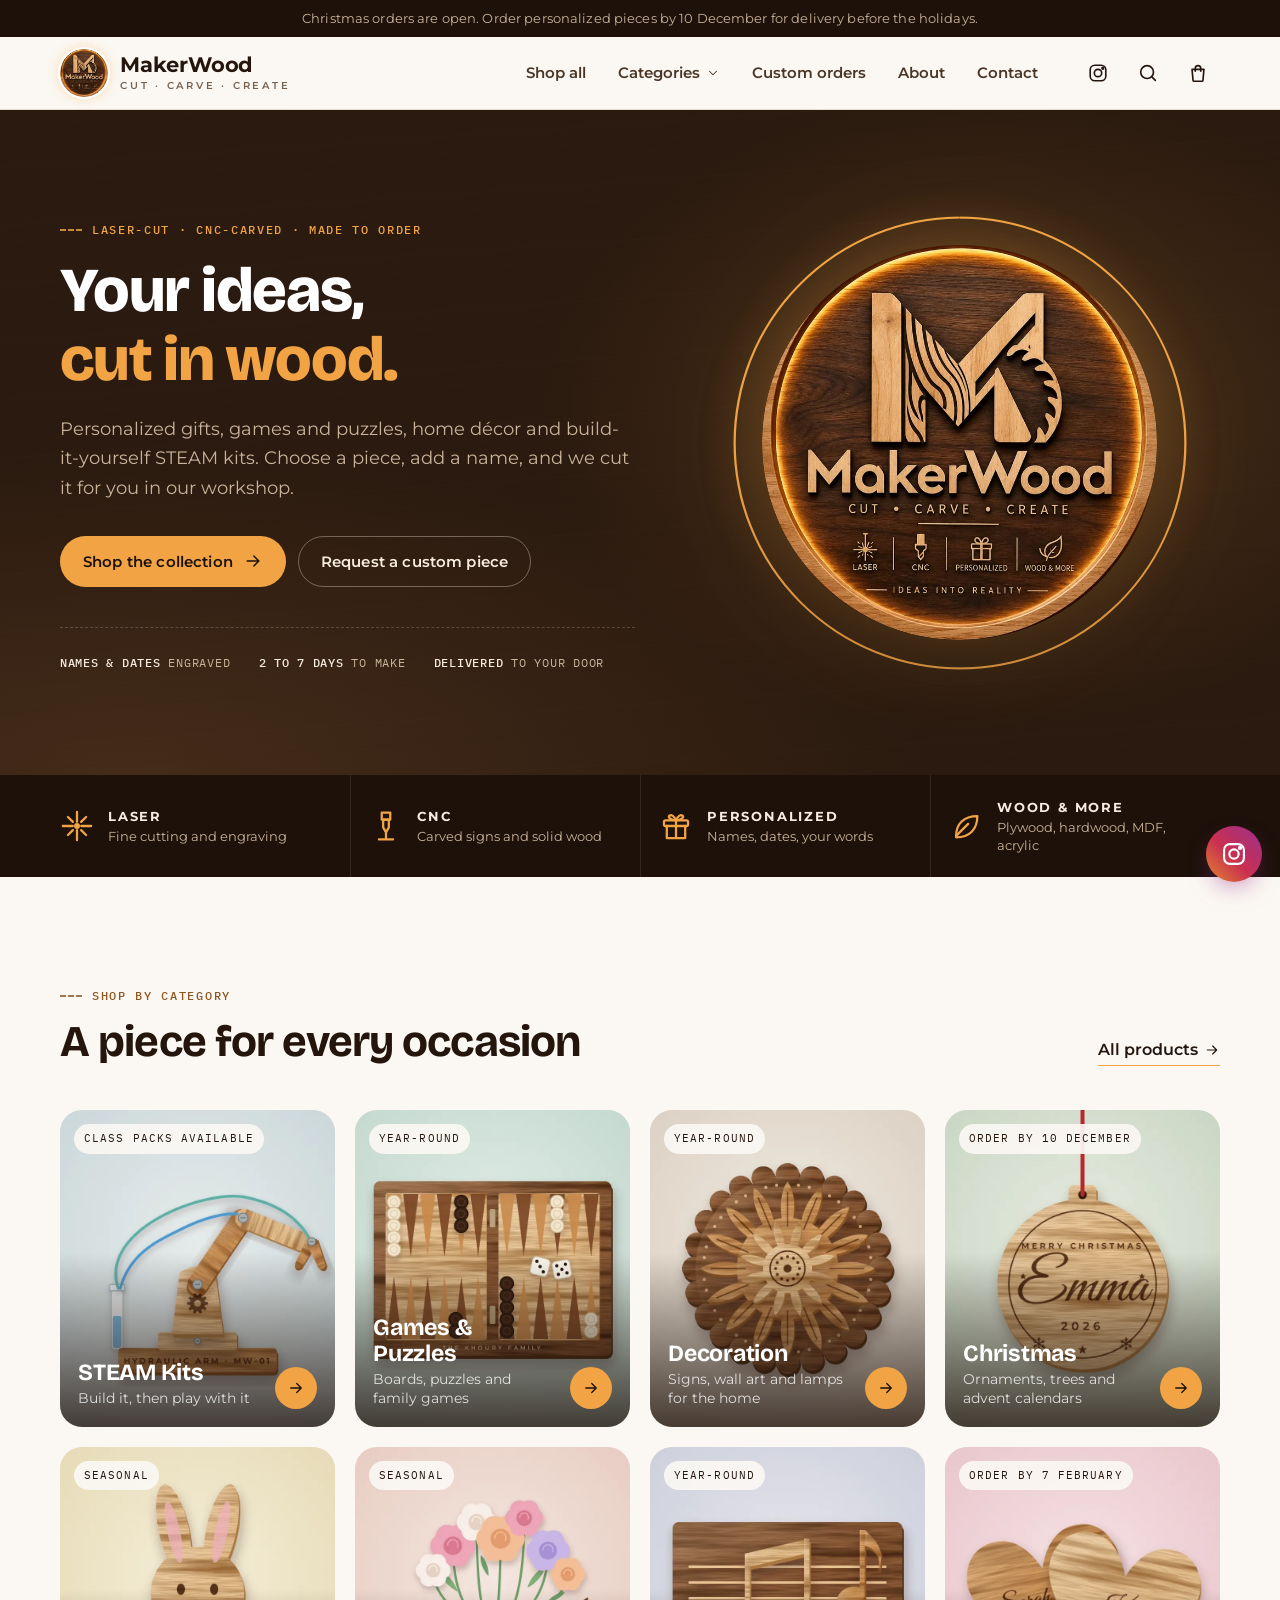
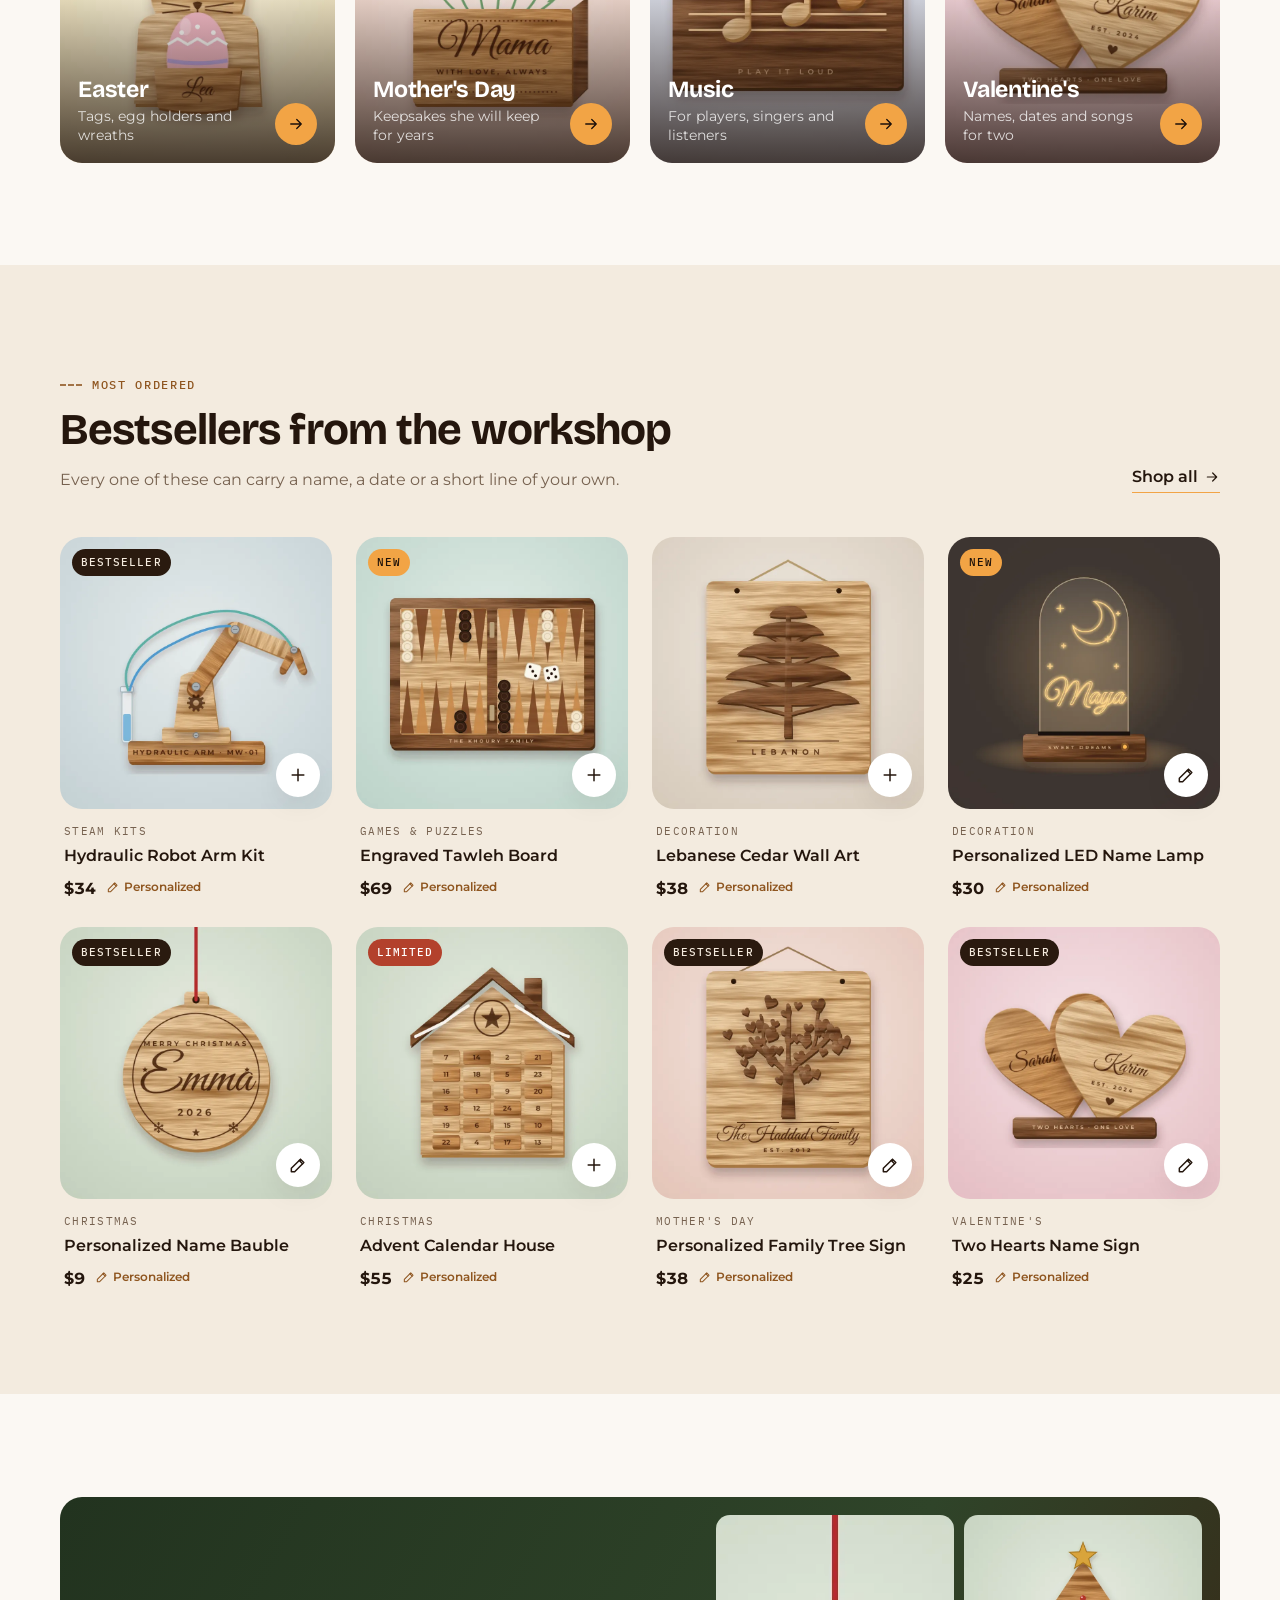
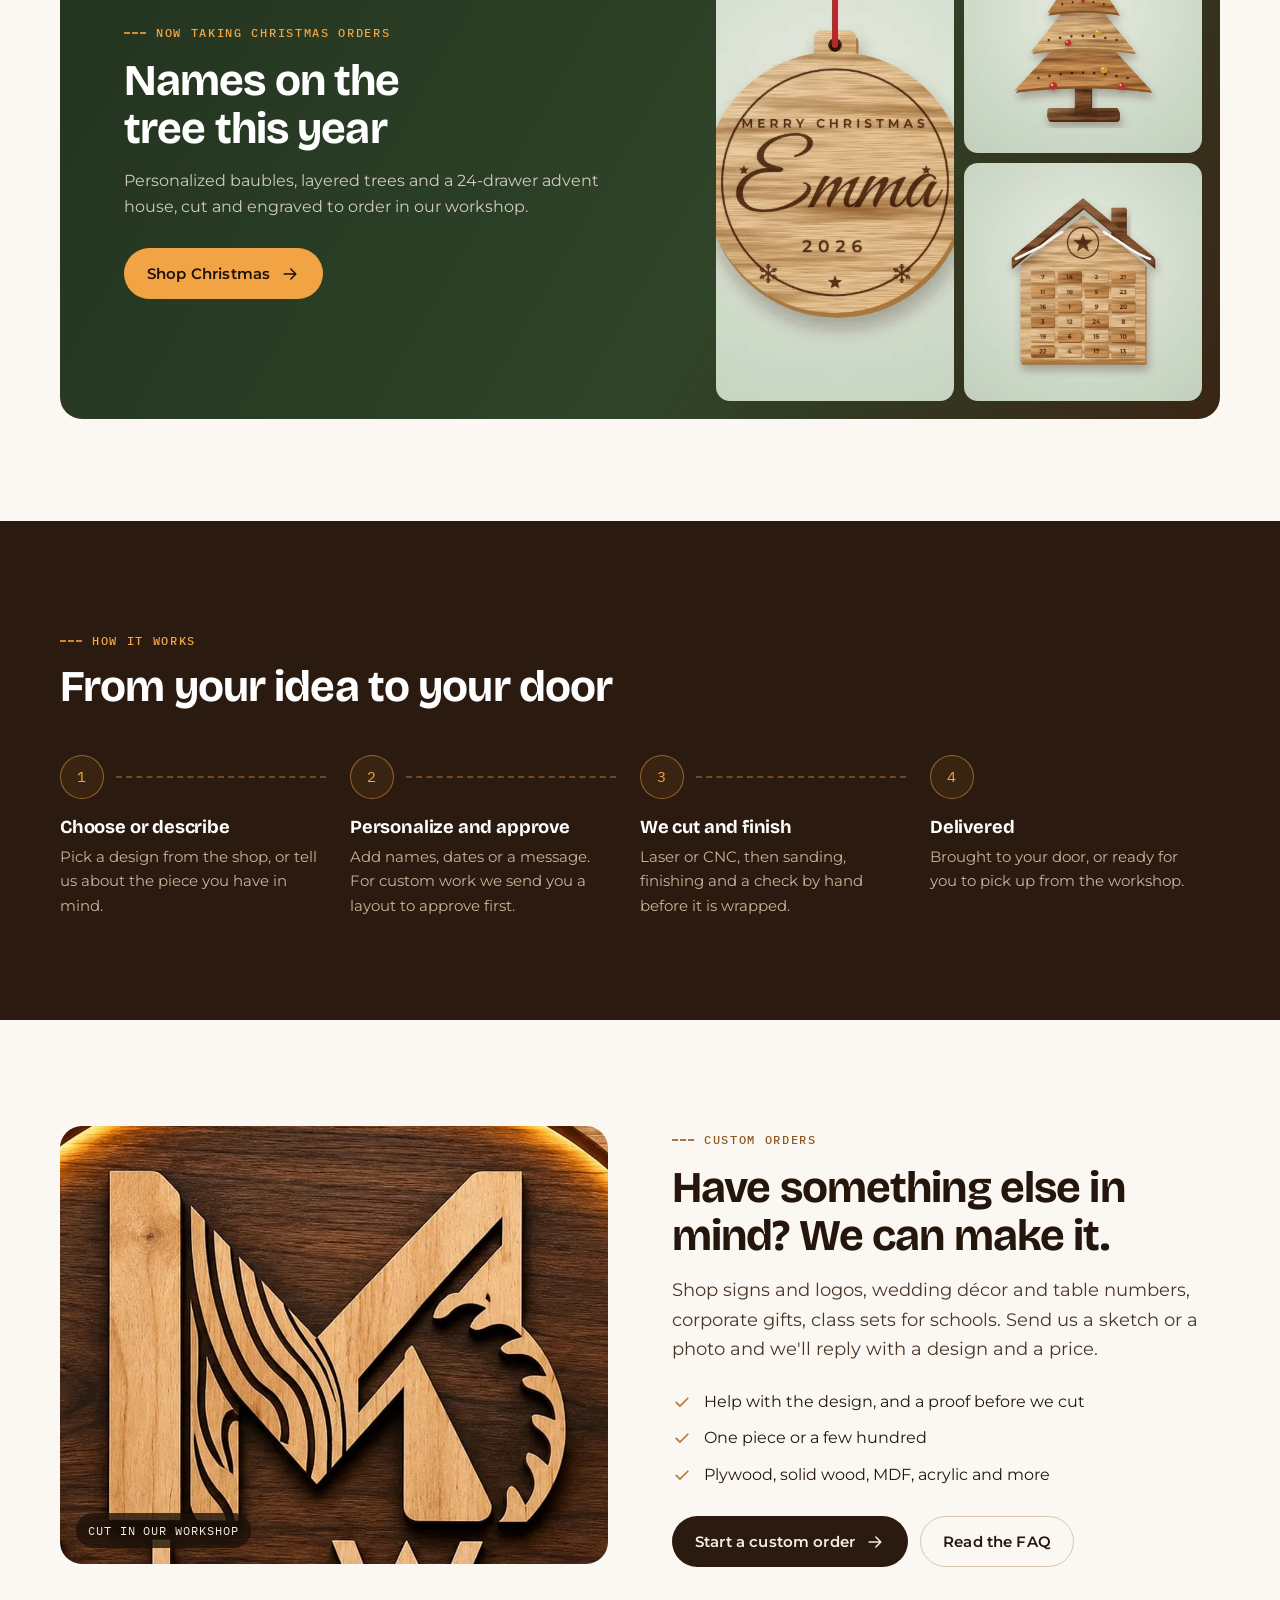
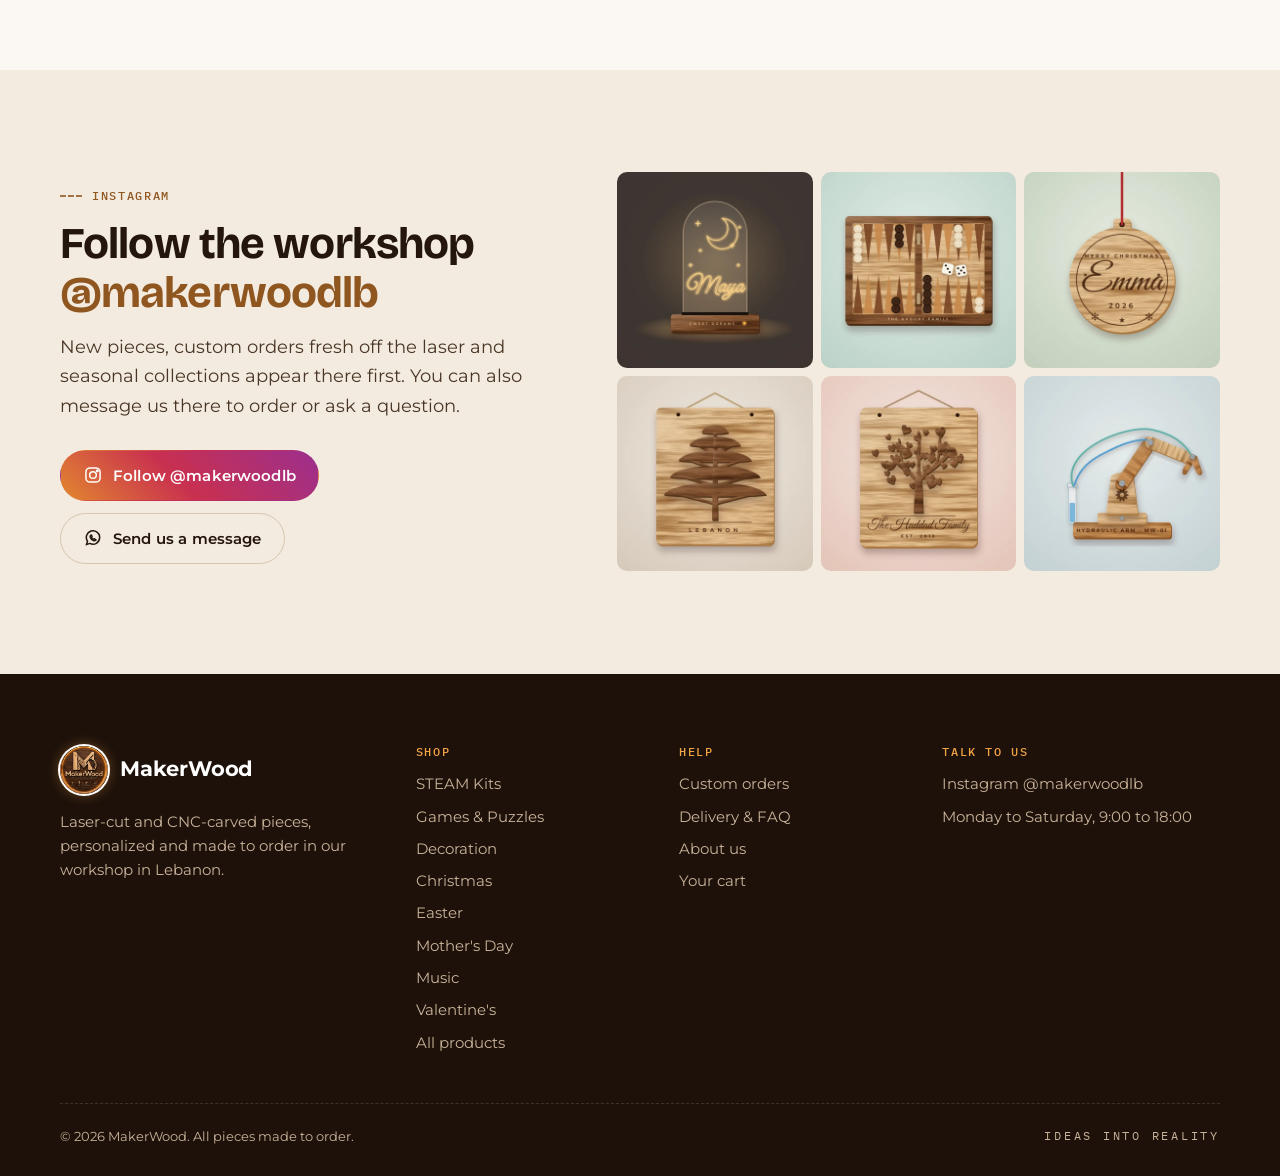
==== commit c8b24083: "Add Games & Puzzles and Decoration categories, link Instagram @makerwoodlb - New categories with 4 p" ====
--- a/index.html
+++ b/index.html
@@ -4,7 +4,7 @@
   <meta charset="utf-8">
   <meta name="viewport" content="width=device-width, initial-scale=1, viewport-fit=cover">
   <title>MakerWood · Laser-cut &amp; CNC wood, made to order</title>
-  <meta name="description" content="Personalized laser-cut and CNC-carved gifts, décor and STEAM kits. Shop Christmas, Easter, Mother's Day, Music and Valentine's pieces, or order something custom.">
+  <meta name="description" content="Personalized laser-cut and CNC-carved gifts, games, home décor and STEAM kits from MakerWood in Lebanon. Shop by occasion or order something custom. Instagram @makerwoodlb.">
   <meta name="theme-color" content="#2a1a0f">
   <link rel="icon" type="image/png" href="assets/img/favicon.png">
   <link rel="apple-touch-icon" href="assets/img/apple-touch-icon.png">
@@ -28,7 +28,7 @@
         <div>
           <span class="eyebrow">Laser-cut · CNC-carved · Made to order</span>
           <h1>Your ideas, <em>cut in wood.</em></h1>
-          <p class="lead">Personalized gifts, décor for every season and build-it-yourself STEAM kits. Choose a piece, add a name, and we cut it for you in our workshop.</p>
+          <p class="lead">Personalized gifts, games and puzzles, home décor and build-it-yourself STEAM kits. Choose a piece, add a name, and we cut it for you in our workshop.</p>
           <div class="hero-actions">
             <a class="btn btn-glow" href="shop.html">Shop the collection
               <svg viewBox="0 0 24 24" fill="none" stroke="currentColor" stroke-width="1.8" stroke-linecap="round" stroke-linejoin="round" aria-hidden="true"><path d="M5 12h14M13 6l6 6-6 6"/></svg></a>
@@ -162,6 +162,10 @@
         </div>
       </div>
     </section>
+
+    <section class="section section-sand" aria-labelledby="ig-title">
+      <div class="wrap" id="home-instagram"></div>
+    </section>
   </main>
 
   <footer class="site-footer" id="site-footer"></footer>
--- a/assets/css/styles.css
+++ b/assets/css/styles.css
@@ -138,6 +138,7 @@
 .on-dark .btn-ghost { --btn-fg: var(--on-dark); border-color: rgba(246, 236, 223, 0.35); }
 .on-dark .btn-ghost:hover { border-color: var(--on-dark); }
 .btn-whatsapp { --btn-bg: #1f7a4d; --btn-fg: #fff; }
+.btn-instagram { --btn-bg: linear-gradient(45deg, #e2872f 0%, #c9304f 45%, #9c2f8e 100%); --btn-fg: #fff; }
 .btn-block { width: 100%; }
 .btn[disabled] { opacity: 0.5; pointer-events: none; }
 
@@ -212,6 +213,7 @@
 .cart-count.bump { animation: bump 0.4s ease; }
 @keyframes bump { 40% { transform: scale(1.35); } }
 .menu-btn { display: none; }
+@media (max-width: 560px) { .ig-link { display: none; } }
 
 @media (max-width: 960px) {
   .main-nav { display: none; }
@@ -367,18 +369,18 @@
 .section-head p { margin-top: 12px; color: var(--muted); max-width: 52ch; }
 
 /* ---------- Category tiles ---------- */
-.cat-grid { display: grid; grid-template-columns: repeat(3, 1fr); gap: clamp(12px, 2vw, 22px); }
+.cat-grid { display: grid; grid-template-columns: repeat(4, 1fr); gap: clamp(12px, 2vw, 20px); }
 .cat-tile {
   position: relative; display: block; border-radius: var(--radius-lg); overflow: hidden; text-decoration: none;
-  aspect-ratio: 4 / 3.4; max-width: 100%; isolation: isolate; background: var(--sand);
+  aspect-ratio: 4 / 4.6; max-width: 100%; isolation: isolate; background: var(--sand);
 }
 .cat-tile img { position: absolute; inset: 0; width: 100%; height: 100%; object-fit: cover; transition: transform 0.6s cubic-bezier(0.2, 0.8, 0.2, 1); }
 .cat-tile::after {
   content: ""; position: absolute; inset: 0; z-index: 1;
   background: linear-gradient(180deg, transparent 45%, rgba(29, 17, 10, 0.78) 100%);
 }
-.cat-tile .cat-info { position: absolute; left: 0; right: 0; bottom: 0; z-index: 2; padding: 20px 22px; color: #fff; display: flex; align-items: end; justify-content: space-between; gap: 12px; }
-.cat-tile h3 { font-size: clamp(1.25rem, 1rem + 1vw, 1.65rem); }
+.cat-tile .cat-info { position: absolute; left: 0; right: 0; bottom: 0; z-index: 2; padding: 18px; color: #fff; display: flex; align-items: end; justify-content: space-between; gap: 12px; }
+.cat-tile h3 { font-size: clamp(1.2rem, 1rem + 0.6vw, 1.45rem); }
 .cat-tile p { font-size: 0.85rem; color: rgba(255, 255, 255, 0.8); margin-top: 4px; line-height: 1.4; }
 .cat-tile .cat-note {
   position: absolute; top: 14px; left: 14px; z-index: 2;
@@ -392,7 +394,7 @@
 .cat-tile .arrow svg { width: 18px; height: 18px; }
 .cat-tile:hover img { transform: scale(1.05); }
 .cat-tile:hover .arrow { transform: rotate(-45deg); }
-@media (max-width: 860px) { .cat-grid { grid-template-columns: repeat(2, 1fr); } }
+@media (max-width: 1000px) { .cat-grid { grid-template-columns: repeat(2, 1fr); } .cat-tile { aspect-ratio: 4 / 3.4; } }
 @media (max-width: 520px) {
   .cat-grid { grid-template-columns: 1fr; }
   .cat-tile { aspect-ratio: 16 / 10; }
@@ -741,6 +743,22 @@
 .footer-motto { font-family: var(--font-mono); letter-spacing: 0.24em; text-transform: uppercase; font-size: 0.72rem; }
 @media (max-width: 860px) { .footer-grid { grid-template-columns: 1fr 1fr; } .footer-brand { grid-column: 1 / -1; } }
 
+/* ---------- Instagram band ---------- */
+.ig-band { display: grid; grid-template-columns: 0.9fr 1.1fr; gap: clamp(28px, 5vw, 64px); align-items: center; }
+.ig-band h2 { margin-top: 14px; }
+.ig-band h2 a { color: var(--oak-deep); text-decoration: none; white-space: nowrap; }
+.ig-band h2 a:hover { text-decoration: underline; }
+.ig-band .lead { margin-top: 16px; }
+.ig-grid { display: grid; grid-template-columns: repeat(3, 1fr); gap: 8px; }
+.ig-grid a { display: block; aspect-ratio: 1; max-width: 100%; border-radius: 10px; overflow: hidden; }
+.ig-grid img { width: 100%; height: 100%; object-fit: cover; transition: transform 0.5s; }
+.ig-grid a:hover img { transform: scale(1.05); }
+@media (max-width: 860px) { .ig-band { grid-template-columns: 1fr; } }
+
+.ask-line { display: flex; align-items: center; gap: 8px; font-size: 0.88rem; color: var(--muted); margin: 0; }
+.ask-line svg { width: 18px; height: 18px; flex: none; }
+.ask-line a { color: var(--ink); font-weight: 600; }
+
 /* ---------- Custom order page ---------- */
 .custom-layout { display: grid; grid-template-columns: 0.9fr 1.1fr; gap: clamp(28px, 5vw, 64px); align-items: start; }
 .make-list { list-style: none; margin: 24px 0 0; padding: 0; display: grid; gap: 4px; }
@@ -761,6 +779,7 @@
   transition: transform 0.2s;
 }
 .wa-float svg { width: 28px; height: 28px; }
+.wa-float.ig { background: linear-gradient(45deg, #e2872f 0%, #c9304f 45%, #9c2f8e 100%); box-shadow: 0 10px 24px -8px rgba(156, 47, 142, 0.6); }
 .wa-float:hover { transform: scale(1.07); }
 
 /* ---------- Toast ---------- */
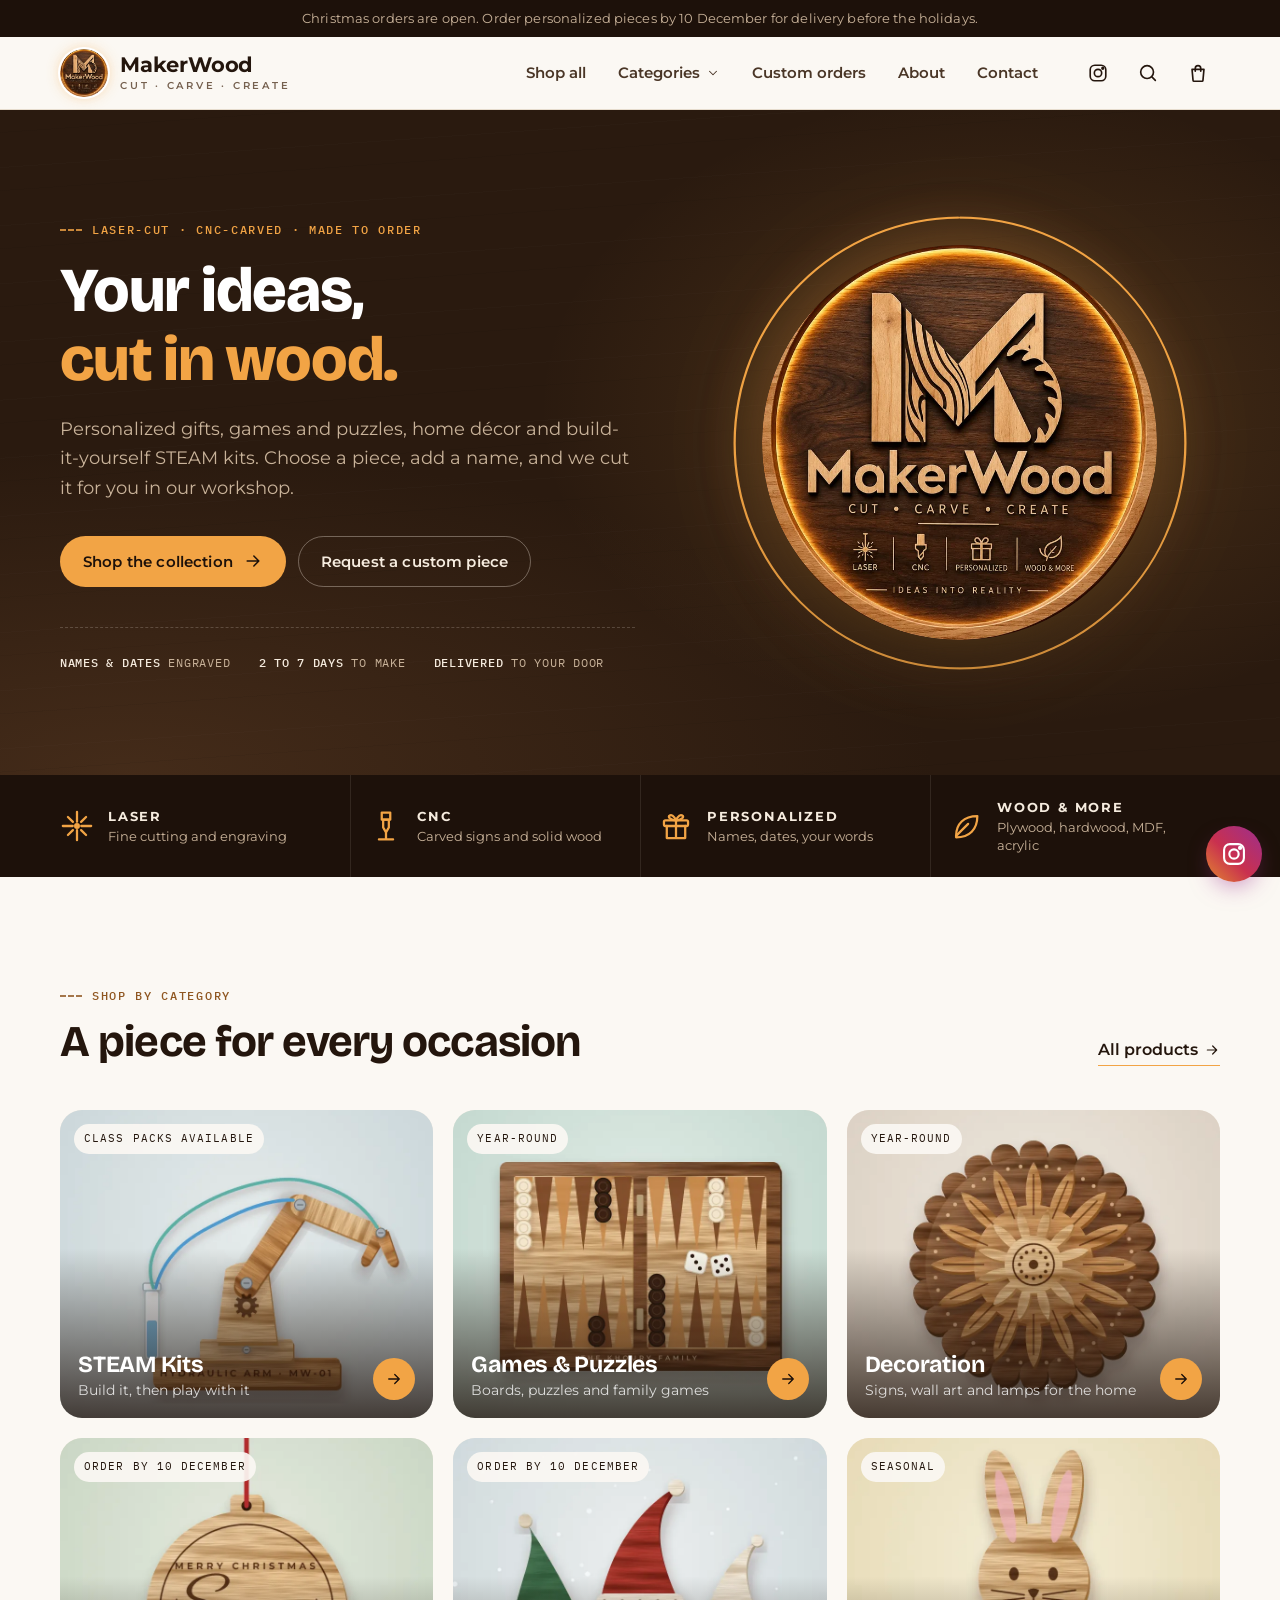
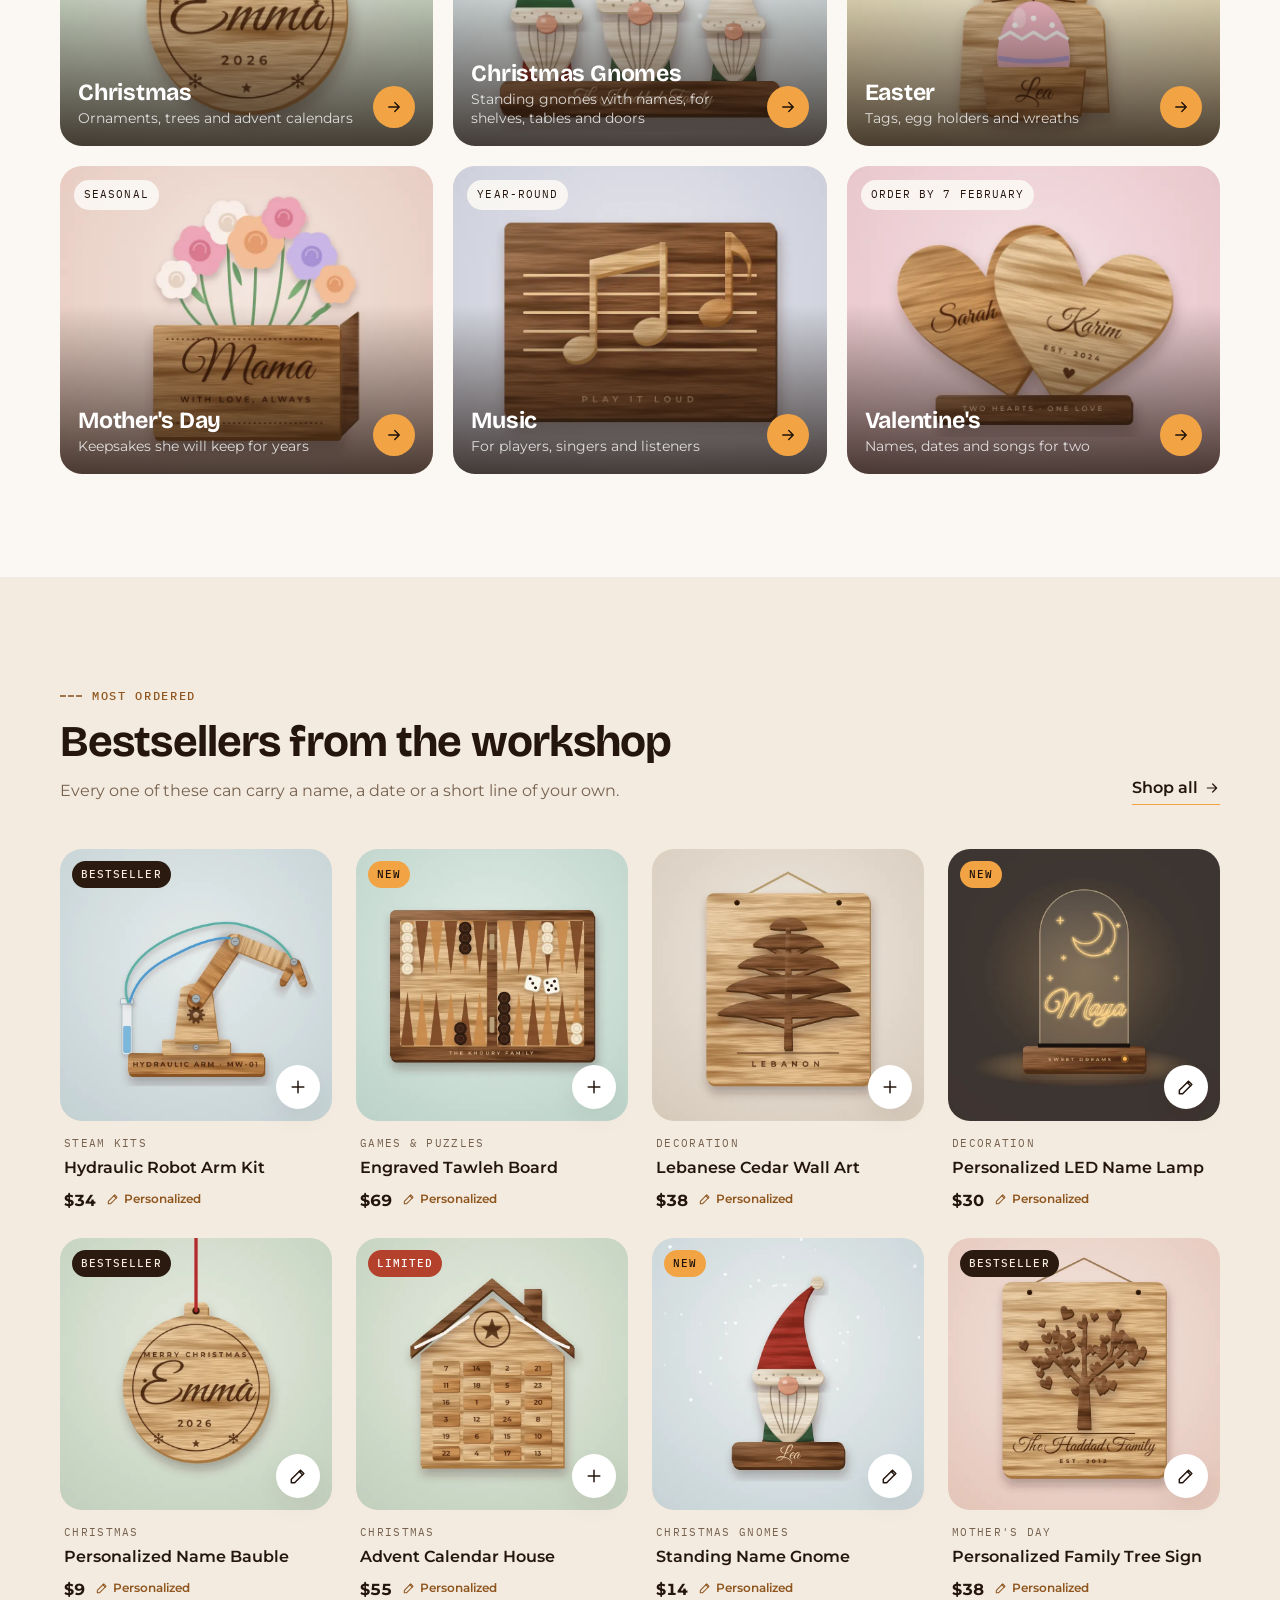
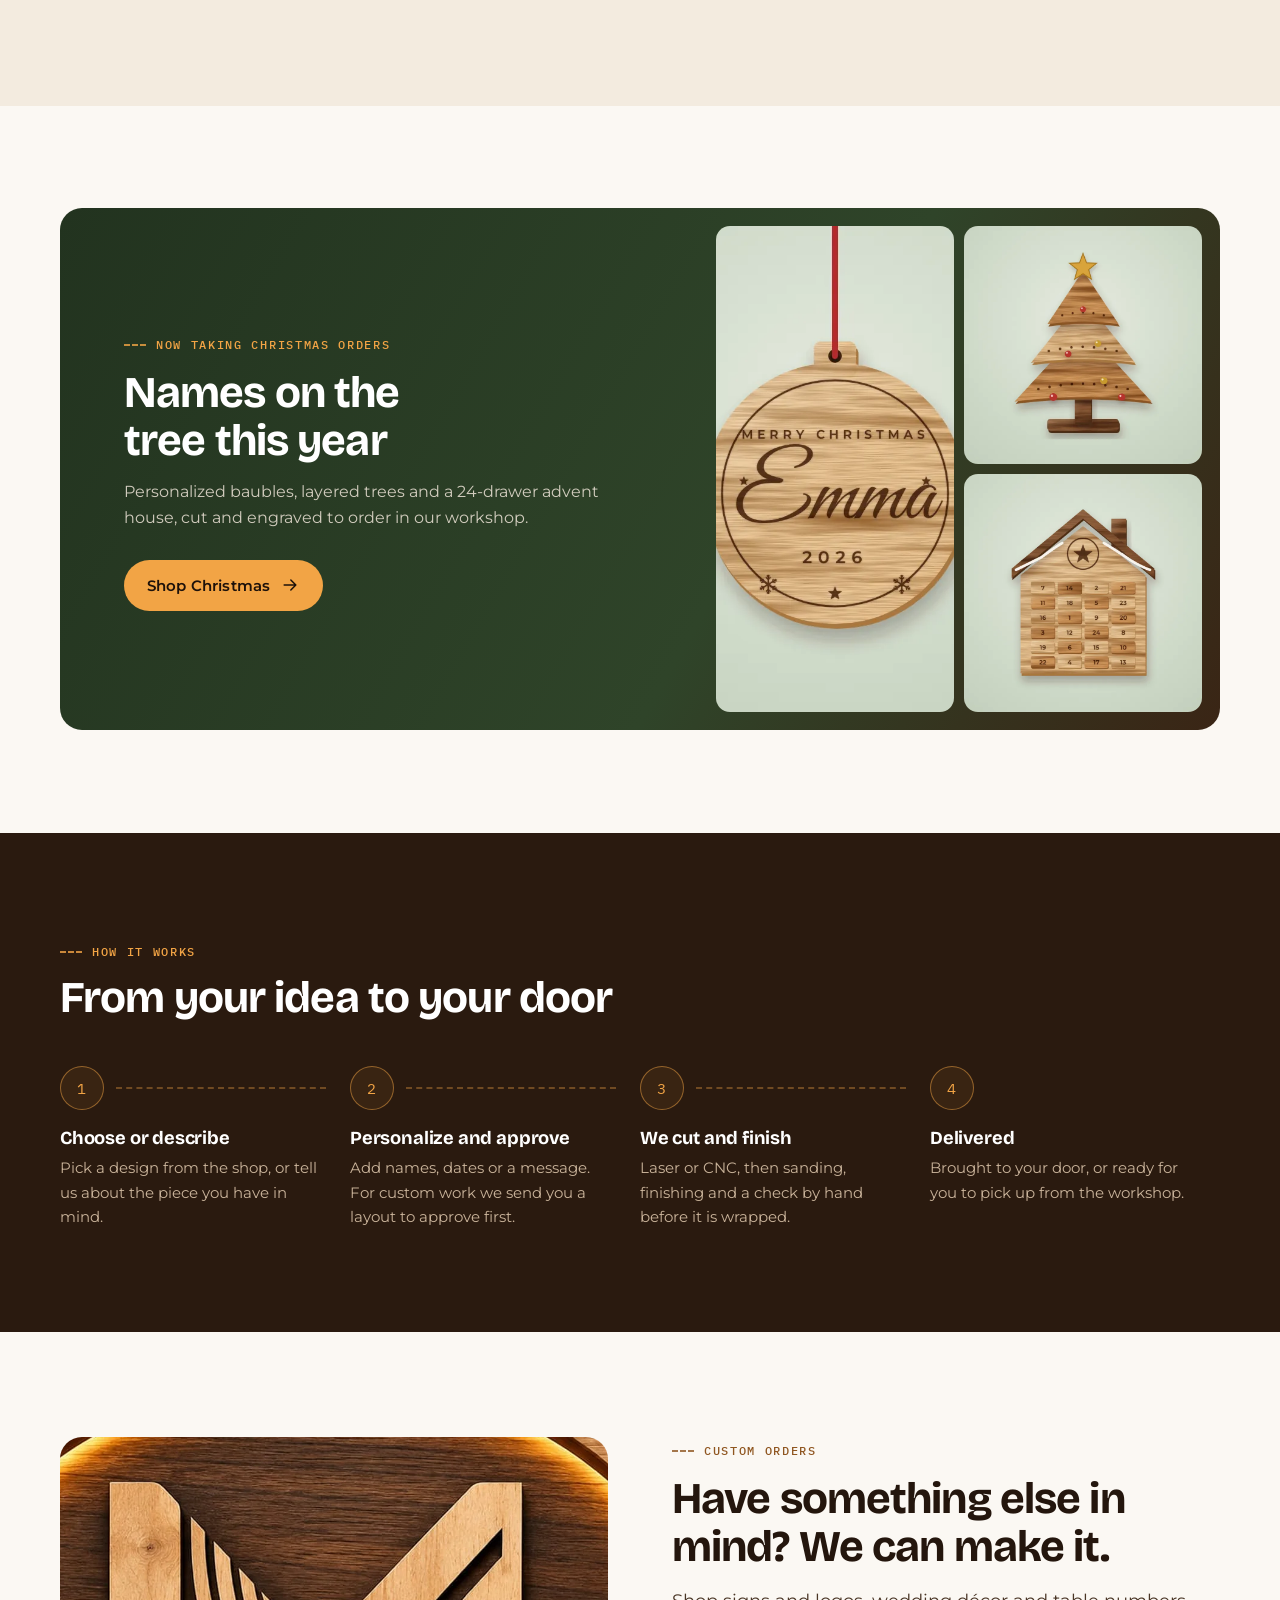
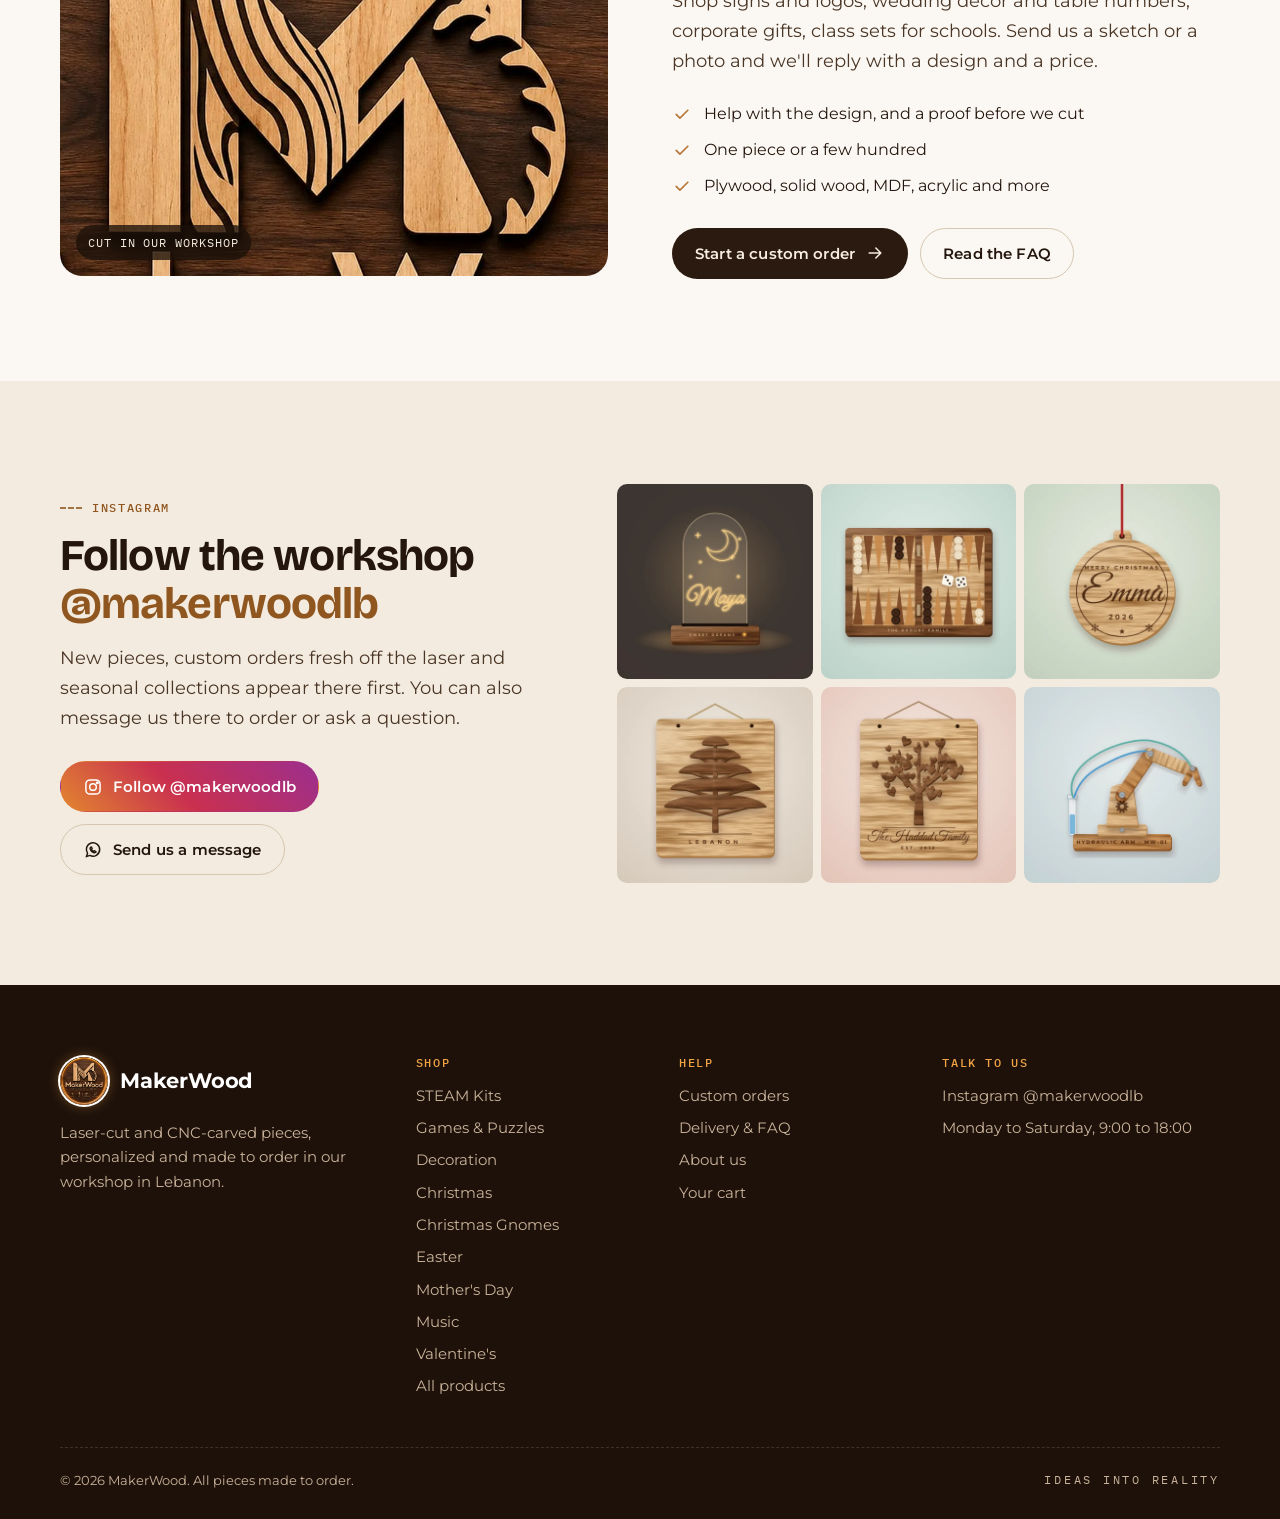
==== commit cfb1fe24: "Add Christmas Gnomes category with six original gnome designs - New category after Christmas: standi" ====
--- a/index.html
+++ b/index.html
@@ -4,7 +4,7 @@
   <meta charset="utf-8">
   <meta name="viewport" content="width=device-width, initial-scale=1, viewport-fit=cover">
   <title>MakerWood · Laser-cut &amp; CNC wood, made to order</title>
-  <meta name="description" content="Personalized laser-cut and CNC-carved gifts, games, home décor and STEAM kits from MakerWood in Lebanon. Shop by occasion or order something custom. Instagram @makerwoodlb.">
+  <meta name="description" content="Personalized laser-cut and CNC-carved gifts, Christmas gnomes, games, home décor and STEAM kits from MakerWood in Lebanon. Shop by occasion or order something custom. Instagram @makerwoodlb.">
   <meta name="theme-color" content="#2a1a0f">
   <link rel="icon" type="image/png" href="assets/img/favicon.png">
   <link rel="apple-touch-icon" href="assets/img/apple-touch-icon.png">
--- a/assets/css/styles.css
+++ b/assets/css/styles.css
@@ -369,10 +369,10 @@
 .section-head p { margin-top: 12px; color: var(--muted); max-width: 52ch; }
 
 /* ---------- Category tiles ---------- */
-.cat-grid { display: grid; grid-template-columns: repeat(4, 1fr); gap: clamp(12px, 2vw, 20px); }
+.cat-grid { display: grid; grid-template-columns: repeat(3, 1fr); gap: clamp(12px, 2vw, 20px); }
 .cat-tile {
   position: relative; display: block; border-radius: var(--radius-lg); overflow: hidden; text-decoration: none;
-  aspect-ratio: 4 / 4.6; max-width: 100%; isolation: isolate; background: var(--sand);
+  aspect-ratio: 4 / 3.3; max-width: 100%; isolation: isolate; background: var(--sand);
 }
 .cat-tile img { position: absolute; inset: 0; width: 100%; height: 100%; object-fit: cover; transition: transform 0.6s cubic-bezier(0.2, 0.8, 0.2, 1); }
 .cat-tile::after {
@@ -394,10 +394,15 @@
 .cat-tile .arrow svg { width: 18px; height: 18px; }
 .cat-tile:hover img { transform: scale(1.05); }
 .cat-tile:hover .arrow { transform: rotate(-45deg); }
-@media (max-width: 1000px) { .cat-grid { grid-template-columns: repeat(2, 1fr); } .cat-tile { aspect-ratio: 4 / 3.4; } }
+@media (max-width: 1000px) {
+  .cat-grid { grid-template-columns: repeat(2, 1fr); }
+  .cat-tile { aspect-ratio: 4 / 3.4; }
+  /* an odd category out spans the full row instead of sitting alone */
+  .cat-tile:last-child:nth-child(odd) { grid-column: 1 / -1; aspect-ratio: 16 / 7; }
+}
 @media (max-width: 520px) {
   .cat-grid { grid-template-columns: 1fr; }
-  .cat-tile { aspect-ratio: 16 / 10; }
+  .cat-tile, .cat-tile:last-child:nth-child(odd) { aspect-ratio: 16 / 10; }
 }
 
 /* ---------- Product cards ---------- */
